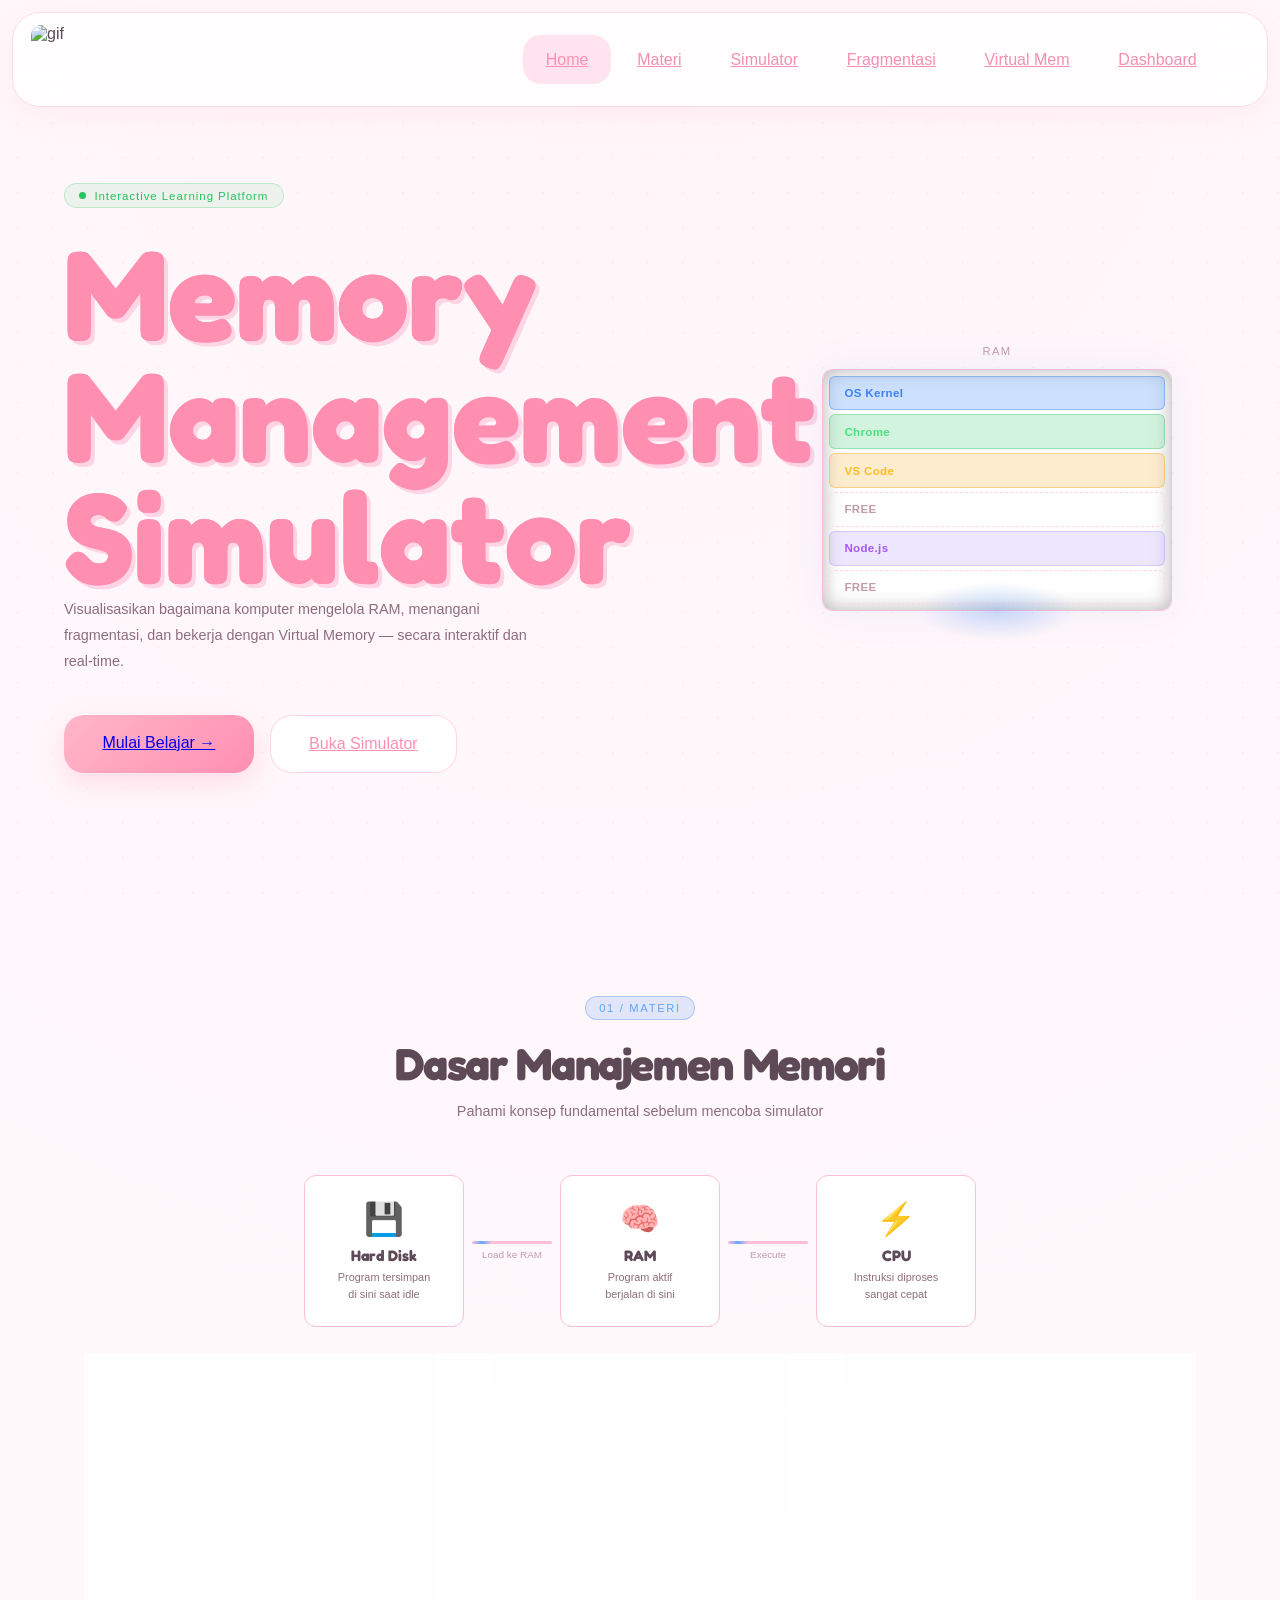
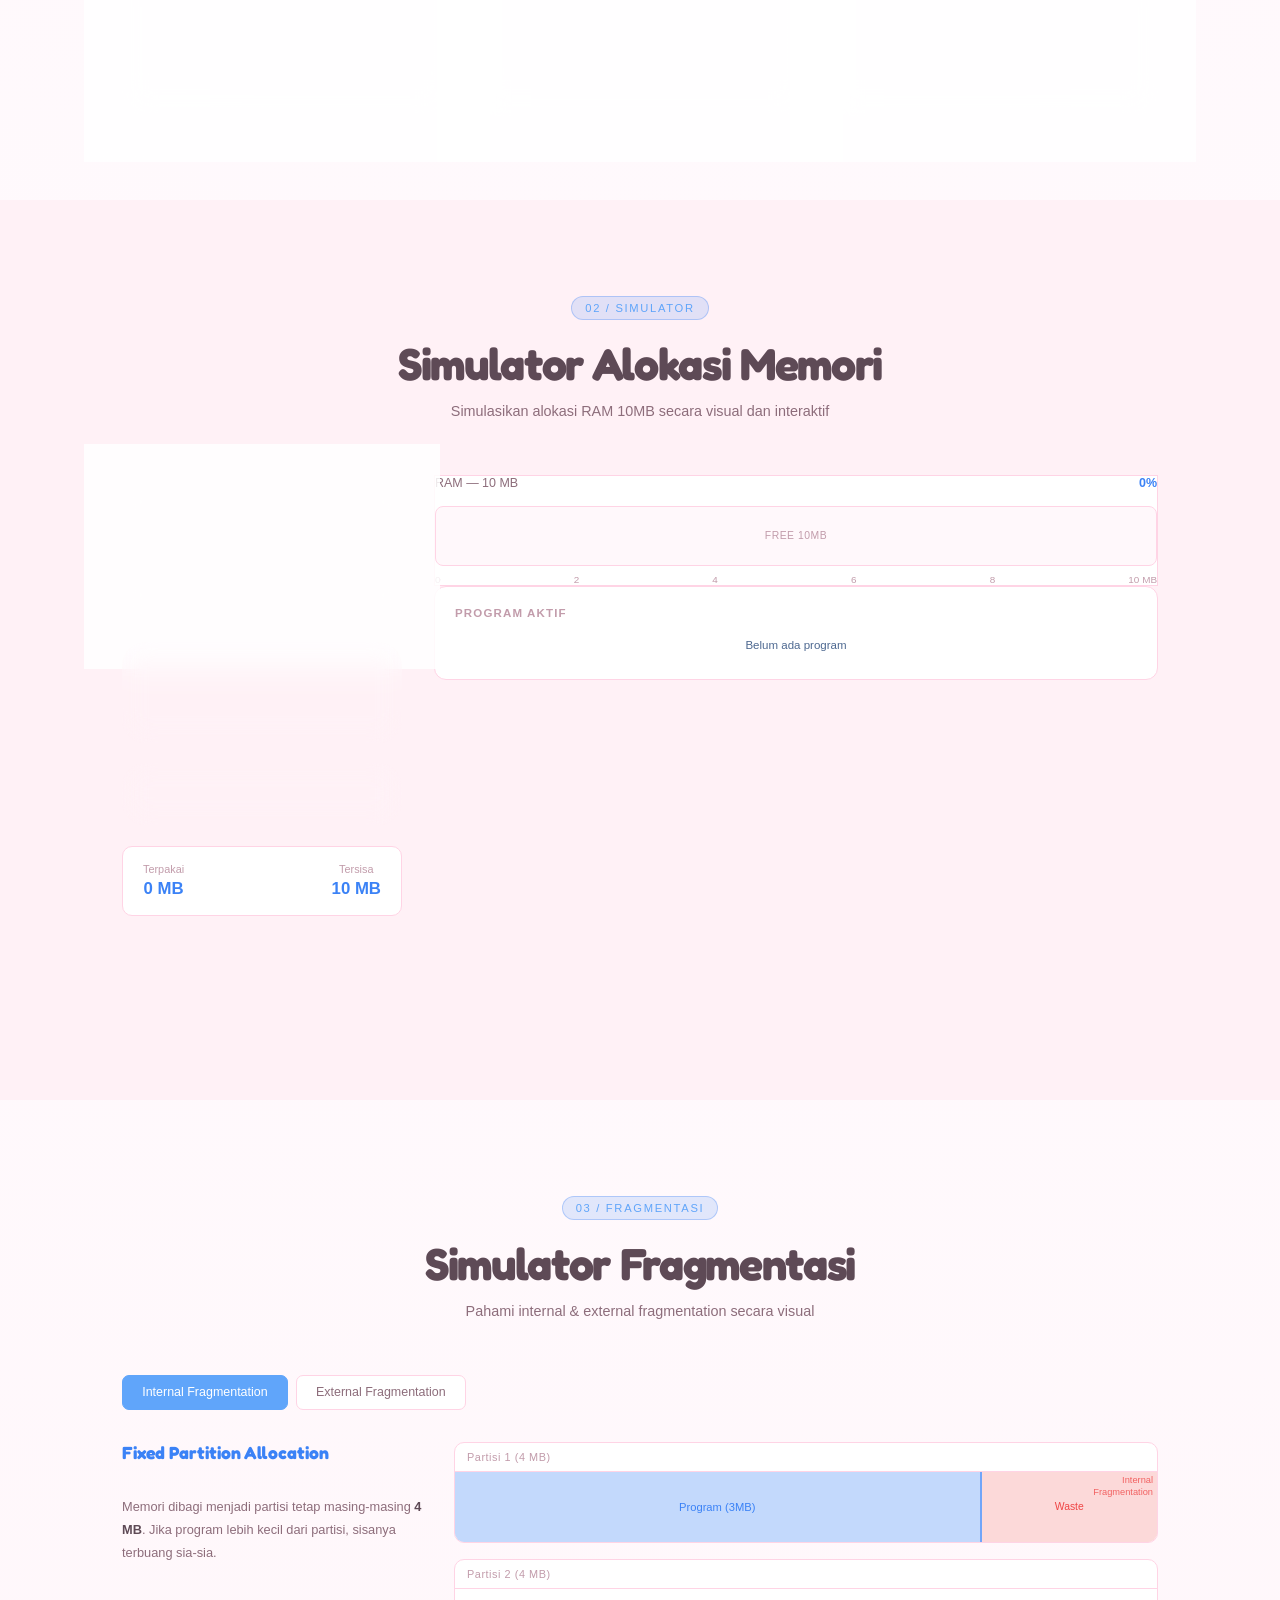
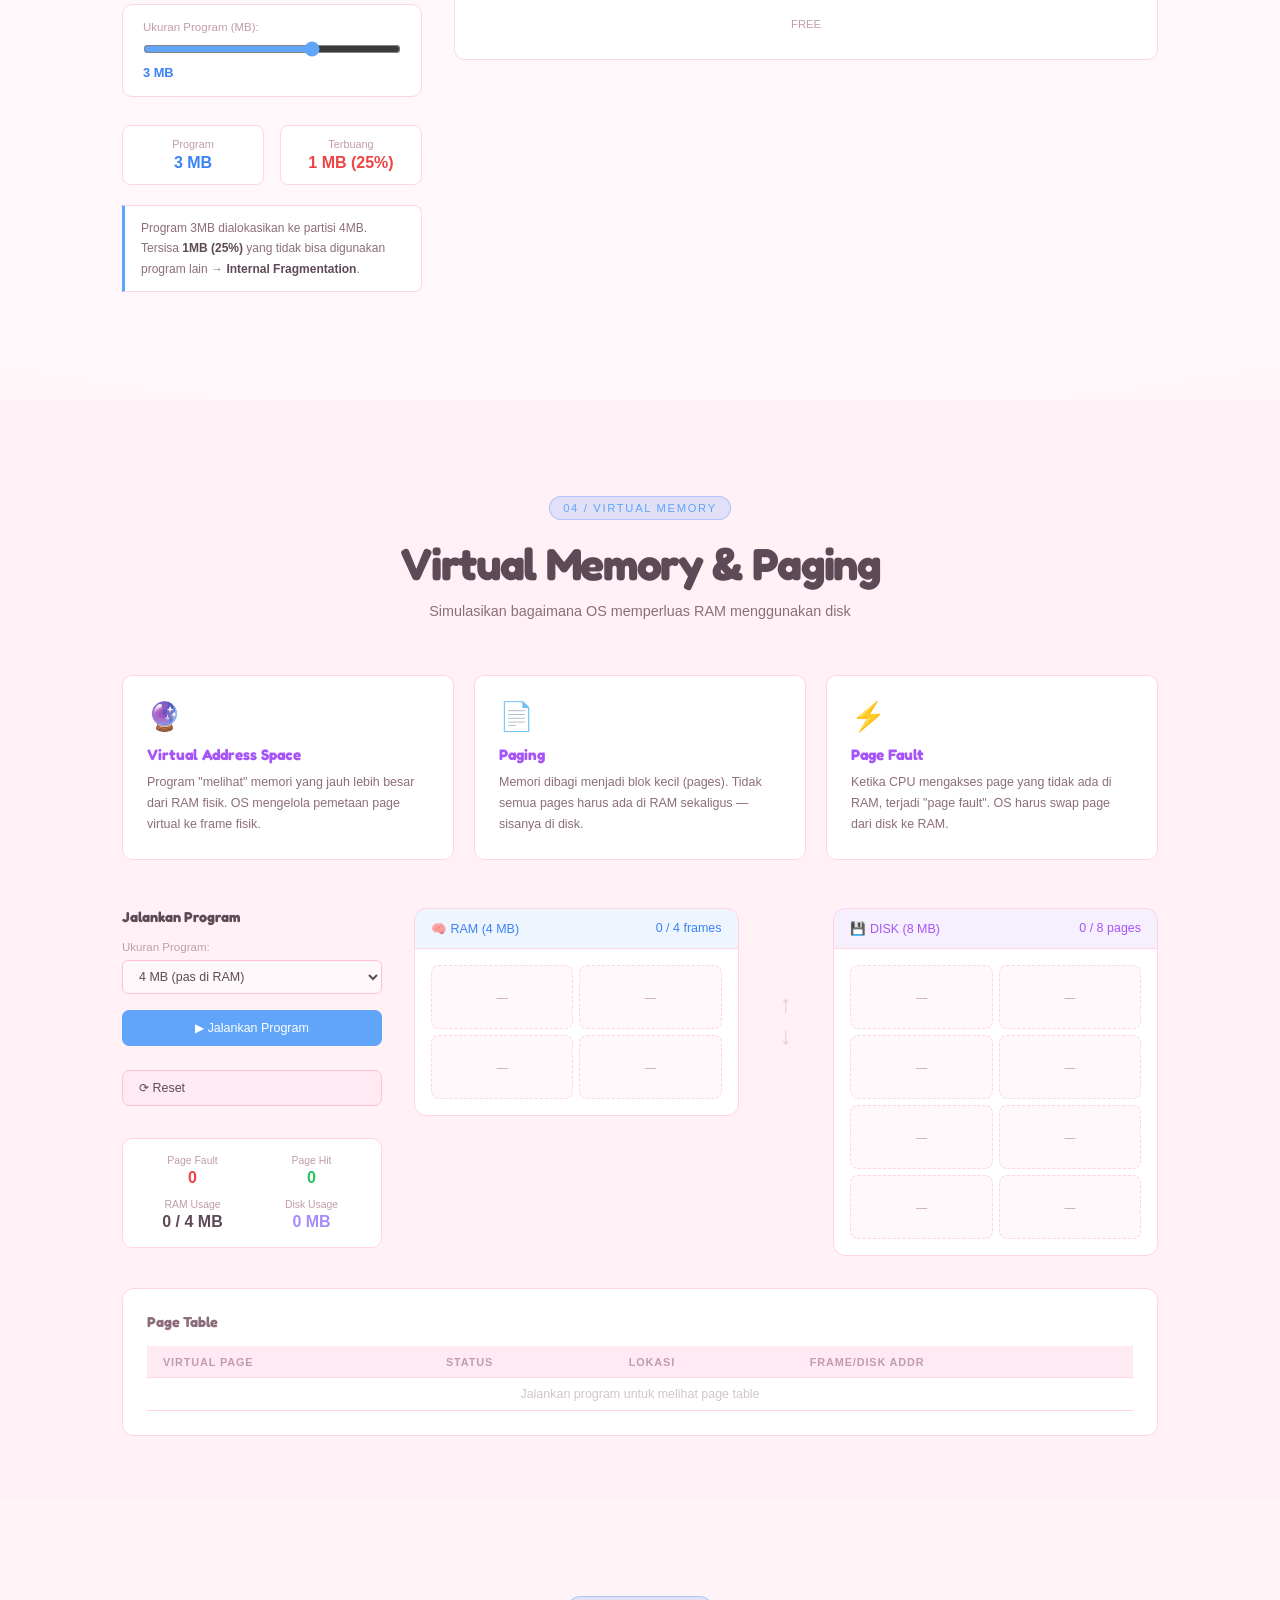
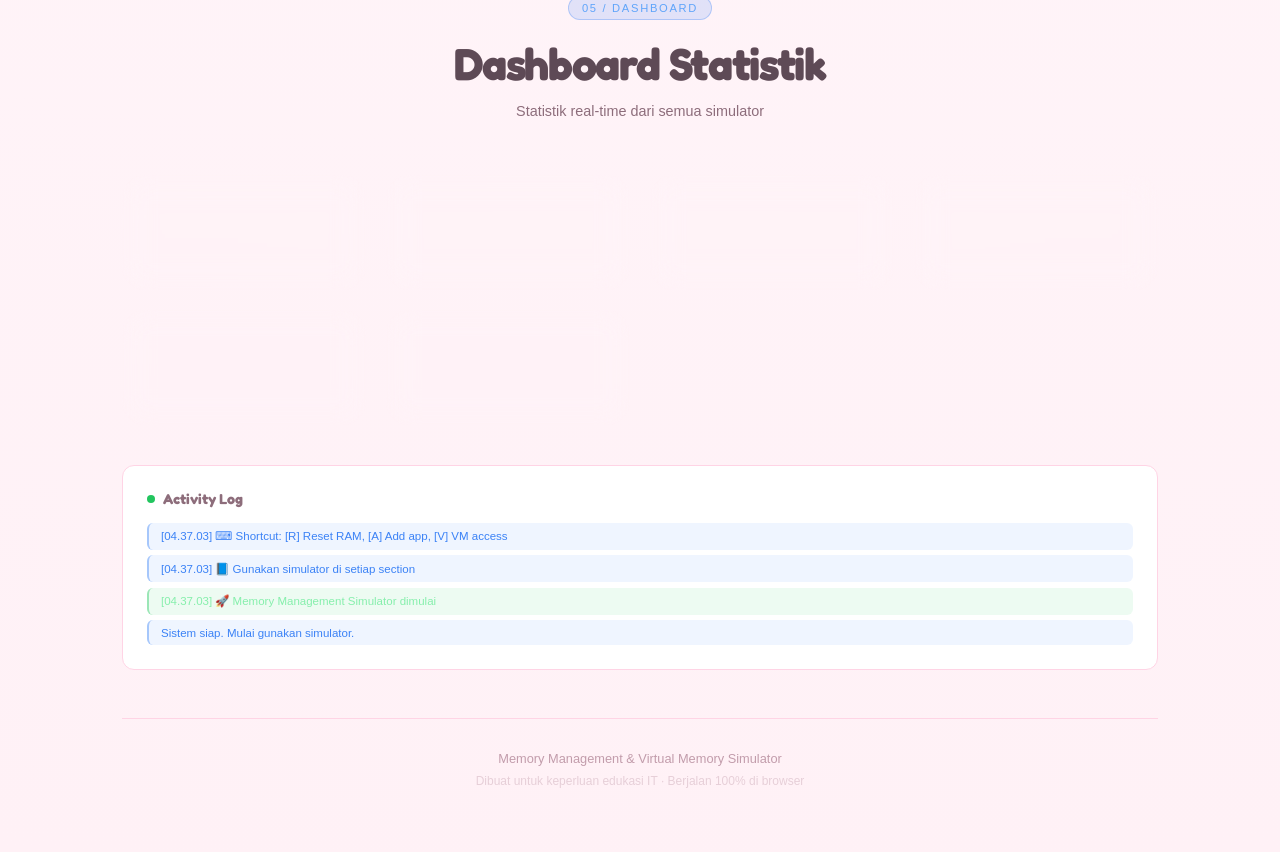
==== han.html @ b5a12b4b "Add files via upload" ====
<!DOCTYPE html>
<html lang="id">
<head>
  <meta charset="UTF-8" />
  <meta name="viewport" content="width=device-width, initial-scale=1.0"/>
  <title>Memory Management & Virtual Memory Simulator</title>
  <link rel="preconnect" href="https://fonts.googleapis.com">
  <link href="https://fonts.googleapis.com/css2?family=Fredoka:wght@400;600;700&display=swap" rel="stylesheet">
  <link href="https://fonts.googleapis.com/css2?family=Space+Mono:ital,wght@0,400;0,700;1,400&family=Syne:wght@400;600;700;800&display=swap" rel="stylesheet">
  <link rel="stylesheet" href="han.css"/>
</head>
<body>

<!-- ═══════════════════════════════════════════════════════════ -->
<!--  NAVBAR                                                      -->
<!-- ═══════════════════════════════════════════════════════════ -->
<nav id="navbar">
  <div class="nav-brand">
  <img src="https://media.tenor.com/GzAFV-V3N_sAAAAi/lonely-lonely-lonely.gif" alt="gif" class="nav-gif">
  
  </div>
  <ul class="nav-links">
    <li><a href="#home" class="nav-link active">Home</a></li>
    <li><a href="#materi" class="nav-link">Materi</a></li>
    <li><a href="#simulator" class="nav-link">Simulator</a></li>
    <li><a href="#fragmentasi" class="nav-link">Fragmentasi</a></li>
    <li><a href="#virtual" class="nav-link">Virtual Mem</a></li>
    <li><a href="#dashboard" class="nav-link">Dashboard</a></li>
  </ul>
  <button class="nav-hamburger" id="hamburger">☰</button>
</nav>

<!-- ═══════════════════════════════════════════════════════════ -->
<!--  SECTION 1 — HOME                                           -->
<!-- ═══════════════════════════════════════════════════════════ -->
<section id="home" class="section hero-section">
  <div class="hero-bg-grid"></div>
  <div class="hero-content">
    <div class="hero-badge">
      <span class="pulse-dot"></span>
      Interactive Learning Platform
    </div>
    <h1 class="hero-title">
      Memory<br><span class="gradient-text">Management</span><br>Simulator
    </h1>
    <p class="hero-desc">
      Visualisasikan bagaimana komputer mengelola RAM, menangani fragmentasi,
      dan bekerja dengan Virtual Memory — secara interaktif dan real-time.
    </p>
    <div class="hero-buttons">
      <a href="#materi" class="btn btn-primary">Mulai Belajar →</a>
      <a href="#simulator" class="btn btn-ghost">Buka Simulator</a>
    </div>
  </div>

  <!-- Animated RAM Blocks -->
  <div class="hero-visual" aria-hidden="true">
    <div class="ram-tower">
      <div class="ram-label">RAM</div>
      <div class="ram-blocks" id="heroRamBlocks">
        <div class="hero-block b1">OS Kernel</div>
        <div class="hero-block b2">Chrome</div>
        <div class="hero-block b3">VS Code</div>
        <div class="hero-block free">FREE</div>
        <div class="hero-block b4">Node.js</div>
        <div class="hero-block free">FREE</div>
      </div>
    </div>
    <div class="ram-glow"></div>
  </div>
</section>

<!-- ═══════════════════════════════════════════════════════════ -->
<!--  SECTION 2 — MATERI DASAR                                   -->
<!-- ═══════════════════════════════════════════════════════════ -->
<section id="materi" class="section">
  <div class="container">
    <div class="section-header">
      <span class="section-tag">01 / Materi</span>
      <h2>Dasar Manajemen Memori</h2>
      <p>Pahami konsep fundamental sebelum mencoba simulator</p>
    </div>

    <!-- Diagram Animasi: HDD → RAM → CPU -->
    <div class="pipeline-diagram">
      <div class="pipe-node" id="pipeHDD">
        <div class="pipe-icon">💾</div>
        <div class="pipe-title">Hard Disk</div>
        <div class="pipe-sub">Program tersimpan<br>di sini saat idle</div>
      </div>
      <div class="pipe-arrow">
        <div class="arrow-line">
          <div class="arrow-packet" id="packet1"></div>
        </div>
        <span class="arrow-label">Load ke RAM</span>
      </div>
      <div class="pipe-node" id="pipeRAM">
        <div class="pipe-icon">🧠</div>
        <div class="pipe-title">RAM</div>
        <div class="pipe-sub">Program aktif<br>berjalan di sini</div>
      </div>
      <div class="pipe-arrow">
        <div class="arrow-line">
          <div class="arrow-packet" id="packet2"></div>
        </div>
        <span class="arrow-label">Execute</span>
      </div>
      <div class="pipe-node" id="pipeCPU">
        <div class="pipe-icon">⚡</div>
        <div class="pipe-title">CPU</div>
        <div class="pipe-sub">Instruksi diproses<br>sangat cepat</div>
      </div>
    </div>

    <!-- Kartu Materi -->
    <div class="materi-grid">
      <div class="materi-card" data-index="0">
        <div class="materi-num">01</div>
        <h3>Apa itu RAM?</h3>
        <p>RAM (Random Access Memory) adalah memori utama komputer yang bersifat <em>volatile</em>. Data hilang saat listrik mati. CPU hanya bisa membaca instruksi dari RAM, bukan langsung dari disk.</p>
        <div class="materi-visual">
          <div class="mini-ram">
            <div class="mini-cell used">A</div>
            <div class="mini-cell used">B</div>
            <div class="mini-cell free">—</div>
            <div class="mini-cell used">C</div>
          </div>
        </div>
      </div>
      <div class="materi-card" data-index="1">
        <div class="materi-num">02</div>
        <h3>Peran Sistem Operasi</h3>
        <p>OS bertugas sebagai <em>memory manager</em>: mengalokasikan blok memori ke program, membebaskan memori saat program tutup, dan mencegah program saling menimpa data.</p>
        <div class="materi-visual">
          <div class="os-diagram">
            <div class="os-kernel">OS Kernel</div>
            <div class="os-arrows">
              <span>↓ alokasi</span>
              <span>↑ bebaskan</span>
            </div>
            <div class="os-apps">
              <span>App A</span>
              <span>App B</span>
              <span>App C</span>
            </div>
          </div>
        </div>
      </div>
      <div class="materi-card" data-index="2">
        <div class="materi-num">03</div>
        <h3>Program & RAM</h3>
        <p>Setiap program harus <em>di-load ke RAM</em> sebelum bisa dijalankan CPU. Jika RAM penuh, OS akan menggunakan Virtual Memory (swap ke disk) yang jauh lebih lambat.</p>
        <div class="materi-visual">
          <div class="load-demo">
            <div class="load-prog">EXE</div>
            <div class="load-arrow">→</div>
            <div class="load-ram">RAM</div>
            <div class="load-arrow">→</div>
            <div class="load-cpu">CPU</div>
          </div>
        </div>
      </div>
    </div>
  </div>
</section>

<!-- ═══════════════════════════════════════════════════════════ -->
<!--  SECTION 3 — SIMULATOR ALOKASI                              -->
<!-- ═══════════════════════════════════════════════════════════ -->
<section id="simulator" class="section">
  <div class="container">
    <div class="section-header">
      <span class="section-tag">02 / Simulator</span>
      <h2>Simulator Alokasi Memori</h2>
      <p>Simulasikan alokasi RAM 10MB secara visual dan interaktif</p>
    </div>

    <div class="sim-layout">
      <!-- Controls -->
      <div class="sim-controls">
        <div class="ctrl-group">
          <h4>Program Preset</h4>
          <button class="ctrl-btn prog-btn" onclick="addProgram('Program A', 3, '#3b82f6')" data-color="#3b82f6">
            <span class="ctrl-dot" style="background:#3b82f6"></span>
            Program A — 3MB
          </button>
          <button class="ctrl-btn prog-btn" onclick="addProgram('Program B', 2, '#22c55e')" data-color="#22c55e">
            <span class="ctrl-dot" style="background:#22c55e"></span>
            Program B — 2MB
          </button>
          <button class="ctrl-btn prog-btn" onclick="addProgram('Program C', 4, '#f59e0b')" data-color="#f59e0b">
            <span class="ctrl-dot" style="background:#f59e0b"></span>
            Program C — 4MB
          </button>
        </div>

        <div class="ctrl-group">
          <h4>Program Custom</h4>
          <div class="custom-input-row">
            <input type="text" id="customName" placeholder="Nama Program" maxlength="12"/>
            <input type="number" id="customSize" placeholder="MB" min="1" max="10"/>
          </div>
          <button class="ctrl-btn" onclick="addCustomProgram()">+ Tambah Program</button>
        </div>

        <div class="ctrl-group">
          <h4>Kontrol Memori</h4>
          <button class="ctrl-btn danger" onclick="resetMemory()">⟳ Reset Memory</button>
        </div>

        <div class="ram-stats-mini">
          <div class="rstat">
            <span>Terpakai</span>
            <strong id="simUsed">0 MB</strong>
          </div>
          <div class="rstat">
            <span>Tersisa</span>
            <strong id="simFree">10 MB</strong>
          </div>
        </div>
      </div>

      <!-- RAM Visualizer -->
      <div class="sim-visual">
        <div class="ram-container">
          <div class="ram-header">
            <span>RAM — 10 MB</span>
            <span id="simPercent">0%</span>
          </div>
          <div class="ram-bar" id="ramBar">
            <!-- Blocks injected by JS -->
          </div>
          <div class="ram-ruler">
            <span>0</span><span>2</span><span>4</span><span>6</span><span>8</span><span>10 MB</span>
          </div>
        </div>

        <!-- Active Programs List -->
        <div class="active-programs" id="activeProgramsList">
          <h4>Program Aktif</h4>
          <div id="progList"></div>
        </div>

        <!-- Memory Full Alert -->
        <div class="mem-full-alert" id="memFullAlert">
          <span class="alert-icon">⚠</span>
          <span>Memory Full! Tidak ada ruang tersisa.</span>
        </div>
      </div>
    </div>
  </div>
</section>

<!-- ═══════════════════════════════════════════════════════════ -->
<!--  SECTION 4 — FRAGMENTASI                                    -->
<!-- ═══════════════════════════════════════════════════════════ -->
<section id="fragmentasi" class="section">
  <div class="container">
    <div class="section-header">
      <span class="section-tag">03 / Fragmentasi</span>
      <h2>Simulator Fragmentasi</h2>
      <p>Pahami internal & external fragmentation secara visual</p>
    </div>

    <div class="frag-tabs">
      <button class="frag-tab active" onclick="switchFragTab('internal', this)">Internal Fragmentation</button>
      <button class="frag-tab" onclick="switchFragTab('external', this)">External Fragmentation</button>
    </div>

    <!-- Internal Fragmentation -->
    <div id="fragInternal" class="frag-panel active">
      <div class="frag-layout">
        <div class="frag-info">
          <h3>Fixed Partition Allocation</h3>
          <p>Memori dibagi menjadi partisi tetap masing-masing <strong>4 MB</strong>. Jika program lebih kecil dari partisi, sisanya terbuang sia-sia.</p>
          <div class="frag-controls">
            <label>Ukuran Program (MB):</label>
            <input type="range" id="internalProgramSize" min="1" max="4" value="3" oninput="updateInternalFrag(this.value)"/>
            <span id="internalSizeLabel">3 MB</span>
          </div>
          <div class="waste-counter">
            <div class="waste-item">
              <span>Program</span>
              <strong id="internalUsed" style="color:#3b82f6">3 MB</strong>
            </div>
            <div class="waste-item">
              <span>Terbuang</span>
              <strong id="internalWaste" style="color:#ef4444">1 MB (25%)</strong>
            </div>
          </div>
          <div class="frag-explanation" id="internalExplanation">
            Program 3MB dialokasikan ke partisi 4MB. Tersisa 1MB yang tidak bisa digunakan program lain → <strong>Internal Fragmentation</strong>.
          </div>
        </div>
        <div class="frag-visual">
          <div class="partition-block">
            <div class="partition-label">Partisi 1 (4 MB)</div>
            <div class="partition-inner" id="internalPartition">
              <div class="partition-used" id="internalUsedBar" style="width:75%">
                <span>Program (3 MB)</span>
              </div>
              <div class="partition-waste" id="internalWasteBar" style="width:25%">
                <span>Waste</span>
                <div class="waste-label">Internal<br>Fragmentation</div>
              </div>
            </div>
          </div>
          <div class="partition-block">
            <div class="partition-label">Partisi 2 (4 MB)</div>
            <div class="partition-inner">
              <div class="partition-free" style="width:100%"><span>FREE</span></div>
            </div>
          </div>
        </div>
      </div>
    </div>

    <!-- External Fragmentation -->
    <div id="fragExternal" class="frag-panel">
      <div class="frag-layout">
        <div class="frag-info">
          <h3>External Fragmentation</h3>
          <p>Blok memori tersebar di berbagai lokasi, sehingga program besar tidak bisa masuk meski total ruang mencukupi.</p>
          <div class="frag-controls-ext">
            <button class="ctrl-btn" onclick="extAddProgram()">+ Tambah Program</button>
            <button class="ctrl-btn danger" onclick="extRemoveMiddle()">✕ Hapus Program Tengah</button>
            <button class="ctrl-btn" style="background:#7c3aed20;border-color:#7c3aed;color:#a78bfa" onclick="extAddLarge()">+ Tambah Program Besar (5MB)</button>
            <button class="ctrl-btn compact-btn" onclick="compactMemory()">⚡ Compact Memory</button>
            <button class="ctrl-btn" onclick="extReset()">⟳ Reset</button>
          </div>
          <div class="ext-message" id="extMessage"></div>
        </div>
        <div class="frag-visual">
          <div class="ext-ram-container">
            <div class="ext-ram-header">
              <span>Memory — 12 MB</span>
            </div>
            <div class="ext-ram-bar" id="extRamBar"></div>
            <div class="ram-ruler">
              <span>0</span><span>3</span><span>6</span><span>9</span><span>12 MB</span>
            </div>
          </div>
          <div class="frag-legend">
            <span><span class="leg-dot" style="background:#3b82f6"></span>Program</span>
            <span><span class="leg-dot" style="background:#ef4444"></span>Fragmentasi</span>
            <span><span class="leg-dot" style="background:#374151"></span>Free</span>
          </div>
        </div>
      </div>
    </div>
  </div>
</section>

<!-- ═══════════════════════════════════════════════════════════ -->
<!--  SECTION 5 — VIRTUAL MEMORY & PAGING                        -->
<!-- ═══════════════════════════════════════════════════════════ -->
<section id="virtual" class="section">
  <div class="container">
    <div class="section-header">
      <span class="section-tag">04 / Virtual Memory</span>
      <h2>Virtual Memory & Paging</h2>
      <p>Simulasikan bagaimana OS memperluas RAM menggunakan disk</p>
    </div>

    <div class="vm-explainer">
      <div class="vm-concept">
        <div class="concept-icon">🔮</div>
        <h4>Virtual Address Space</h4>
        <p>Program "melihat" memori yang jauh lebih besar dari RAM fisik. OS mengelola pemetaan page virtual ke frame fisik.</p>
      </div>
      <div class="vm-concept">
        <div class="concept-icon">📄</div>
        <h4>Paging</h4>
        <p>Memori dibagi menjadi blok kecil (pages). Tidak semua pages harus ada di RAM sekaligus — sisanya di disk.</p>
      </div>
      <div class="vm-concept">
        <div class="concept-icon">⚡</div>
        <h4>Page Fault</h4>
        <p>Ketika CPU mengakses page yang tidak ada di RAM, terjadi "page fault". OS harus swap page dari disk ke RAM.</p>
      </div>
    </div>

    <!-- VM Simulator -->
    <div class="vm-sim">
      <div class="vm-controls">
        <h4>Jalankan Program</h4>
        <div class="vm-input-row">
          <label>Ukuran Program:</label>
          <select id="vmProgramSize">
            <option value="2">2 MB (fit di RAM)</option>
            <option value="4" selected>4 MB (pas di RAM)</option>
            <option value="6">6 MB (butuh swap)</option>
            <option value="8">8 MB (banyak swap)</option>
          </select>
        </div>
        <button class="ctrl-btn btn-primary-sm" onclick="vmRunProgram()">▶ Jalankan Program</button>
        <button class="ctrl-btn" onclick="vmReset()">⟳ Reset</button>
        <button class="ctrl-btn" id="vmAccessBtn" onclick="vmAccessPage()" style="display:none">→ Akses Page Berikutnya</button>

        <div class="vm-stats-panel">
          <div class="vm-stat">
            <span>Page Fault</span>
            <strong id="vmPageFault" style="color:#ef4444">0</strong>
          </div>
          <div class="vm-stat">
            <span>Page Hit</span>
            <strong id="vmPageHit" style="color:#22c55e">0</strong>
          </div>
          <div class="vm-stat">
            <span>RAM Usage</span>
            <strong id="vmRamUsage">0 / 4 MB</strong>
          </div>
          <div class="vm-stat">
            <span>Disk Usage</span>
            <strong id="vmDiskUsage" style="color:#a78bfa">0 MB</strong>
          </div>
        </div>
      </div>

      <div class="vm-memory-layout">
        <!-- RAM Area -->
        <div class="vm-area">
          <div class="vm-area-header ram-header-vm">
            <span>🧠 RAM (4 MB)</span>
            <span id="vmRamLabel">0 / 4 frames</span>
          </div>
          <div class="vm-frames" id="vmRamFrames">
            <div class="vm-frame empty">—</div>
            <div class="vm-frame empty">—</div>
            <div class="vm-frame empty">—</div>
            <div class="vm-frame empty">—</div>
          </div>
        </div>

        <!-- Swap Arrow -->
        <div class="vm-swap-indicator" id="vmSwapIndicator">
          <div class="swap-arrow-container">
            <div class="swap-label">PAGE SWAP</div>
            <div class="swap-arrows">
              <div class="swap-up" id="swapUp">↑</div>
              <div class="swap-down" id="swapDown">↓</div>
            </div>
          </div>
        </div>

        <!-- DISK Area -->
        <div class="vm-area">
          <div class="vm-area-header disk-header-vm">
            <span>💾 DISK (8 MB)</span>
            <span id="vmDiskLabel">0 / 8 pages</span>
          </div>
          <div class="vm-frames disk-frames" id="vmDiskFrames">
            <div class="vm-frame empty disk-frame">—</div>
            <div class="vm-frame empty disk-frame">—</div>
            <div class="vm-frame empty disk-frame">—</div>
            <div class="vm-frame empty disk-frame">—</div>
            <div class="vm-frame empty disk-frame">—</div>
            <div class="vm-frame empty disk-frame">—</div>
            <div class="vm-frame empty disk-frame">—</div>
            <div class="vm-frame empty disk-frame">—</div>
          </div>
        </div>
      </div>
    </div>

    <!-- Page Table -->
    <div class="page-table-section">
      <h4>Page Table</h4>
      <div class="page-table-wrapper">
        <table class="page-table" id="pageTable">
          <thead>
            <tr>
              <th>Virtual Page</th>
              <th>Status</th>
              <th>Lokasi</th>
              <th>Frame/Disk Addr</th>
            </tr>
          </thead>
          <tbody id="pageTableBody">
            <tr><td colspan="4" style="text-align:center;opacity:0.4">Jalankan program untuk melihat page table</td></tr>
          </tbody>
        </table>
      </div>
    </div>
  </div>
</section>

<!-- ═══════════════════════════════════════════════════════════ -->
<!--  SECTION 6 — DASHBOARD STATISTIK                            -->
<!-- ═══════════════════════════════════════════════════════════ -->
<section id="dashboard" class="section">
  <div class="container">
    <div class="section-header">
      <span class="section-tag">05 / Dashboard</span>
      <h2>Dashboard Statistik</h2>
      <p>Statistik real-time dari semua simulator</p>
    </div>

    <div class="dashboard-grid">
      <div class="dash-card">
        <div class="dash-icon">🧠</div>
        <div class="dash-label">Total RAM</div>
        <div class="dash-value" id="dashTotalRam">10 MB</div>
        <div class="dash-sub">RAM Simulator</div>
      </div>
      <div class="dash-card">
        <div class="dash-icon">📊</div>
        <div class="dash-label">RAM Terpakai</div>
        <div class="dash-value" id="dashRamUsed">0 MB</div>
        <div class="dash-bar-wrap">
          <div class="dash-bar-fill" id="dashRamBar" style="width:0%"></div>
        </div>
      </div>
      <div class="dash-card">
        <div class="dash-icon">⚠️</div>
        <div class="dash-label">Fragmentasi</div>
        <div class="dash-value warning" id="dashFrag">0%</div>
        <div class="dash-sub">External memory holes</div>
      </div>
      <div class="dash-card">
        <div class="dash-icon">🖥️</div>
        <div class="dash-label">Program Aktif</div>
        <div class="dash-value" id="dashPrograms">0</div>
        <div class="dash-sub">Di RAM simulator</div>
      </div>
      <div class="dash-card">
        <div class="dash-icon">⚡</div>
        <div class="dash-label">Page Fault</div>
        <div class="dash-value danger" id="dashPageFault">0</div>
        <div class="dash-sub">Virtual memory sim</div>
      </div>
      <div class="dash-card">
        <div class="dash-icon">💾</div>
        <div class="dash-label">Disk Usage</div>
        <div class="dash-value purple" id="dashDisk">0 MB</div>
        <div class="dash-sub">Swap space used</div>
      </div>
    </div>

    <!-- Activity Log -->
    <div class="activity-log">
      <h4>Activity Log</h4>
      <div class="log-container" id="activityLog">
        <div class="log-entry info">Sistem siap. Mulai gunakan simulator.</div>
      </div>
    </div>

    <!-- Footer -->
    <div class="footer">
      <p>Memory Management & Virtual Memory Simulator</p>
      <p style="opacity:0.4;font-size:0.75rem;margin-top:0.5rem">Dibuat untuk keperluan edukasi IT · Berjalan 100% di browser</p>
    </div>
  </div>
</section>

<!-- Toast Notification -->
<div class="toast" id="toast"></div>

<script src="han.js"></script>
</body>
</html>
---- han.css ----
/* ═══════════════════════════════════════════════════════════
   RESET & BASE
═══════════════════════════════════════════════════════════ */
*, *::before, *::after { box-sizing: border-box; margin: 0; padding: 0; }

:root {
  --bg:        #fff8fb;      /* background utama */
  --bg2:       #fff1f6;      /* section background */
  --card:      #ffffff;
  --card2:     #ffeaf3;

  --border:    #ffd4e5;
  --border2:   #ffbfd8;

  --text:      #5e4a56;
  --text2:     #8d6d7b;
  --text3:     #c29cab;

  --pink:      #ff8fb1;
  --pink2:     #ffb6c9;
  --rose:      #f472b6;
  --lavender:  #d8b4fe;
  --cream:     #fffafc;

  --blue: #60a5fa;
  --blue2: #3b82f6;
  --cyan: #22d3ee;

  --green: #22c55e;

  --orange: #f59e0b;

  --purple: #a855f7;
  --purple2: #c084fc;

  --red: #ef4444;

  --glow-blue: rgba(59,130,246,.15);
  --glow-red: rgba(239,68,68,.15);

  --glow-pink: rgba(255,143,177,.18);

  --font-head:'Fredoka',sans-serif;
  --font-mono: 'Quicksand', sans-serif;
}

html { scroll-behavior: smooth; scroll-padding-top: 64px; }

body{
  background:
      radial-gradient(circle at top,
      #fff5f9,
      #fffafd 40%,
      #fff1f6);

  color: var(--text);
  font-family: var(--font-mono);
}

/* ═══════════════════════════════════════════════════════════
   SCROLLBAR
═══════════════════════════════════════════════════════════ */
::-webkit-scrollbar { width: 6px; }
::-webkit-scrollbar-track { background: var(--bg); }
::-webkit-scrollbar-thumb { background: var(--border2); border-radius: 3px; }

/* ═══════════════════════════════════════════════════════════
   NAVBAR
═══════════════════════════════════════════════════════════ */
#navbar{
 position:fixed;
 top:12px;
 left:12px;
 right:12px;
 height:95px;
 padding:0 3rem;
 background:rgba(255,255,255,.8);
 border:1px solid #ffd9e8;
 border-radius:28px;
 backdrop-filter:blur(18px);
 box-shadow:
 0 10px 25px rgba(255,182,201,.12);
 z-index:999;
 display:flex;
 align-items:center;
 justify-content:space-between;
}

.nav-brand{
  display: flex;
  align-items: center;
  gap: 12px;
}

.nav-gif{
  width: 70px;
  height: 70px;
  object-fit: cover;
  border-radius: 10px;
  margin-left: -30px;
}

.nav-icon { font-size: 0.9rem; animation: iconPulse 2s ease-in-out infinite; }
@keyframes iconPulse { 0%,100%{opacity:1} 50%{opacity:0.4} }

.nav-links {
  display: flex; gap: 0.25rem; list-style: none;
}

.nav-link{

 font-size:1rem;

 padding:

 1rem 1.4rem;

 border-radius:18px;

 color:#f48fb1;
}

.nav-link.active{
 background:#fff0f5;
}
.nav-link:hover,
.nav-link.active{

 background:#ffe4ef;
 color:var(--pink);
}

.nav-hamburger {
  display: none;
  background: none; border: 1px solid var(--border);
  color: var(--text); font-size: 1.2rem;
  padding: 0.3rem 0.6rem; border-radius: 6px; cursor: pointer;
}

/* ═══════════════════════════════════════════════════════════
   SECTION BASE
═══════════════════════════════════════════════════════════ */
.section {
  min-height: 100vh;
  padding: 6rem 0 4rem;
}

.container {
  max-width: 1100px;
  margin: 0 auto;
  padding: 0 2rem;
}

.section-header {
  text-align: center;
  margin-bottom: 3.5rem;
}

.section-tag {
  font-size: 0.7rem;
  letter-spacing: 0.15em;
  text-transform: uppercase;
  color: var(--blue);
  background: var(--glow-blue);
  border: 1px solid rgba(59,130,246,0.3);
  padding: 0.3rem 0.8rem;
  border-radius: 99px;
  display: inline-block;
  margin-bottom: 1rem;
}

.section-header h2 {
  font-family: var(--font-head);
  font-size: clamp(1.8rem, 4vw, 2.8rem);
  font-weight: 800;
  letter-spacing: -0.03em;
  color: var(--text);
  margin-bottom: 0.75rem;
}

.section-header p {
  color: var(--text2);
  font-size: 0.9rem;
}

/* ═══════════════════════════════════════════════════════════
   HERO
═══════════════════════════════════════════════════════════ */
.hero-section{
  display:flex;
  align-items:center;
  justify-content:center;
  gap:4rem;
  min-height:100vh;
  padding:120px 5% 4rem;
  position:relative;
  overflow:hidden;
}

.hero-bg-grid{
  background-image:
  radial-gradient(#ffd6e6 1px, transparent 1px);
  background-size: 35px 35px;
  opacity:.4;
  position:absolute;
  inset:0;
  z-index:0;
}

.hero-content{
  position:relative;
  z-index:1;
  flex:1;
  max-width:650px;
}

.hero-badge {
  display: inline-flex; align-items: center; gap: 0.5rem;
  font-size: 0.72rem;
  letter-spacing: 0.08em;
  color: var(--green);
  background: rgba(34,197,94,0.08);
  border: 1px solid rgba(34,197,94,0.25);
  padding: 0.35rem 0.9rem;
  border-radius: 99px;
  margin-bottom: 1.5rem;
}

.pulse-dot {
  width: 7px; height: 7px;
  border-radius: 50%;
  background: var(--green);
  animation: pulseDot 1.5s ease-in-out infinite;
}
@keyframes pulseDot {
  0%,100%{ box-shadow: 0 0 0 0 rgba(34,197,94,0.6); }
  50%{ box-shadow: 0 0 0 5px rgba(34,197,94,0); }
}

.hero-title{
 font-family:'Fredoka';
 font-size:
 clamp(5rem,10vw,8rem);
 line-height:.95;
 font-weight:700;
 color:#ff8fb1;
 text-shadow:
 0 0 0 #ff8fb1,
 4px 4px 0 #ffd4e5;
}

.gradient-text{
  background: linear-gradient(
    135deg,
    #ff8fb1,
    #ffc1d6,
    #d8b4fe
  );

  background-clip: text;
  -webkit-background-clip: text;

  color: transparent;
  -webkit-text-fill-color: transparent;
}

.hero-desc {
  color: var(--text2);
  font-size: 0.9rem;
  max-width: 480px;
  margin-bottom: 2.5rem;
  line-height: 1.8;
}

.hero-buttons {
  display: flex; gap: 1rem; flex-wrap: wrap;
}

.btn{

 padding:

 1.2rem 2.4rem;

 border-radius:22px;

 font-size:1rem;
}

.btn-primary{

 background:linear-gradient(
 135deg,
 #ffb6c9,
 #ff8fb1
 );

 box-shadow:
 0 10px 25px rgba(255,143,177,.25);

 border-radius:20px;
}

.btn-primary:hover{
 transform:translateY(-3px)
 scale(1.02);
}

.btn-ghost{
 background:white;
 border:1px solid #ffd4e5;
 color:#ff8fb1;
}
.btn-ghost:hover {
  border-color: var(--blue);
  color: var(--blue2);
  background: var(--glow-blue);
}

/* Hero RAM Tower */
.hero-visual{
  flex:1;

  display:flex;
  justify-content:center;
  align-items:center;

  position:relative;
  z-index:1;
}

.ram-tower{
 width:350px;
}

.ram-label {
  font-size: 0.7rem;
  letter-spacing: 0.12em;
  color: var(--text3);
  text-align: center;
  margin-bottom: 0.75rem;
}

.ram-blocks {
  display: flex; flex-direction: column; gap: 4px;
  border: 1px solid var(--border2);
  border-radius: 10px;
  overflow: hidden;
  padding: 6px;
  background: var(--card);
  box-shadow: 0 0 40px rgba(59,130,246,0.08), inset 0 0 20px rgba(0,0,0,0.3);
}

.hero-block {
  border-radius: 6px;
  padding: 0.65rem 0.9rem;
  font-size: 0.72rem;
  font-weight: 700;
  letter-spacing: 0.03em;
  animation: blockFloat 3s ease-in-out infinite;
}

.hero-block.b1 { background: rgba(59,130,246,0.25); color: var(--blue2); border: 1px solid rgba(59,130,246,0.4); animation-delay: 0s; }
.hero-block.b2 { background: rgba(34,197,94,0.2); color: #4ade80; border: 1px solid rgba(34,197,94,0.35); animation-delay: 0.4s; }
.hero-block.b3 { background: rgba(245,158,11,0.2); color: #fbbf24; border: 1px solid rgba(245,158,11,0.35); animation-delay: 0.8s; }
.hero-block.b4 { background: rgba(167,139,250,0.2); color: var(--purple); border: 1px solid rgba(167,139,250,0.35); animation-delay: 1.2s; }
.hero-block.free { background: rgba(255,255,255,0.03); color: var(--text3); border: 1px dashed var(--border); animation-delay: 0.6s; }

@keyframes blockFloat {
  0%,100%{ transform: translateX(0); }
  50%{ transform: translateX(4px); }
}

.ram-glow {
  position: absolute;
  bottom: -30px; left: 50%;
  transform: translateX(-50%);
  width: 160px; height: 60px;
  background: radial-gradient(ellipse, rgba(59,130,246,0.25) 0%, transparent 70%);
  pointer-events: none;
}

/* ═══════════════════════════════════════════════════════════
   PIPELINE DIAGRAM
═══════════════════════════════════════════════════════════ */
.pipeline-diagram {
  display: flex; align-items: center; justify-content: center;
  gap: 0;
  margin-bottom: 3.5rem;
  flex-wrap: wrap;
  gap: 0.5rem;
}

.pipe-node {
  background: var(--card);
  border: 1px solid var(--border2);
  border-radius: 12px;
  padding: 1.5rem;
  text-align: center;
  width: 160px;
  transition: all 0.3s;
  cursor: default;
}
.pipe-node:hover {
  border-color: var(--blue);
  background: var(--card2);
  box-shadow: 0 0 20px var(--glow-blue);
  transform: translateY(-4px);
}

.pipe-icon { font-size: 2rem; margin-bottom: 0.5rem; }
.pipe-title { font-family: var(--font-head); font-weight: 700; font-size: 0.95rem; margin-bottom: 0.3rem; }
.pipe-sub { font-size: 0.68rem; color: var(--text2); line-height: 1.5; }

.pipe-arrow {
  display: flex; flex-direction: column; align-items: center;
  gap: 0.3rem;
}

.arrow-line {
  position: relative;
  width: 80px; height: 3px;
  background: var(--border2);
  border-radius: 2px;
  overflow: hidden;
}

.arrow-packet {
  position: absolute;
  width: 20px; height: 100%;
  background: linear-gradient(90deg, transparent, var(--blue), transparent);
  border-radius: 2px;
  animation: packetMove 2s linear infinite;
}
@keyframes packetMove {
  from { left: -20px; }
  to   { left: 100%; }
}

.arrow-label { font-size: 0.62rem; color: var(--text3); white-space: nowrap; }

/* ═══════════════════════════════════════════════════════════
   MATERI GRID
═══════════════════════════════════════════════════════════ */
.materi-grid {
  display: grid;
  grid-template-columns: repeat(auto-fit, minmax(300px, 1fr));
  gap: 1.5rem;
}

.materi-card{
  background: rgba(255,255,255,.85);
  backdrop-filter: blur(15px);

  border:1px solid #ffd6e6;

  box-shadow:
  0 8px 25px rgba(255,182,201,.15);

  border-radius:24px;

  padding:1.75rem;
}
.materi-card::before {
  content: '';
  position: absolute; top: 0; left: 0; right: 0;
  height: 2px;
  background: linear-gradient(90deg, var(--blue), var(--cyan));
  opacity: 0;
  transition: opacity 0.3s;
}
.materi-card:hover::before { opacity: 1; }
.materi-card:hover { border-color: var(--border2); transform: translateY(-4px); }

.materi-num {
  font-size: 2.5rem;
  font-weight: 800;
  color: var(--border2);
  line-height: 1;
  margin-bottom: 0.75rem;
  font-family: var(--font-head);
}

.materi-card h3 {
  font-family: var(--font-head);
  font-size: 1.1rem;
  font-weight: 700;
  margin-bottom: 0.75rem;
  color: var(--blue2);
}

.materi-card p {
  font-size: 0.8rem;
  color: var(--text2);
  line-height: 1.8;
  margin-bottom: 1.25rem;
}

.materi-card em { color: var(--orange); font-style: normal; }

.materi-visual { margin-top: 1rem; }

/* Mini RAM visual */
.mini-ram {
  display: flex; gap: 4px;
}
.mini-cell {
  flex: 1; height: 36px;
  border-radius: 6px;
  display: flex; align-items: center; justify-content: center;
  font-size: 0.7rem; font-weight: 700;
}
.mini-cell.used { background: rgba(59,130,246,0.25); color: var(--blue2); border: 1px solid rgba(59,130,246,0.4); }
.mini-cell.free { background: var(--card2); color: var(--text3); border: 1px dashed var(--border); }

/* OS Diagram */
.os-diagram {
  display: flex; flex-direction: column; align-items: center; gap: 0.4rem;
}
.os-kernel {
  background: rgba(59,130,246,0.2); border: 1px solid rgba(59,130,246,0.4);
  color: var(--blue2); border-radius: 6px; padding: 0.4rem 1.2rem; font-size: 0.75rem; font-weight: 700;
}
.os-arrows { display: flex; gap: 1rem; font-size: 0.75rem; color: var(--text3); }
.os-apps { display: flex; gap: 0.4rem; }
.os-apps span {
  background: var(--card2); border: 1px solid var(--border);
  color: var(--text2); border-radius: 4px; padding: 0.25rem 0.6rem; font-size: 0.68rem;
}

/* Load demo */
.load-demo {
  display: flex; align-items: center; gap: 0.5rem;
}
.load-prog, .load-ram, .load-cpu {
  flex: 1; text-align: center; padding: 0.5rem;
  border-radius: 6px; font-size: 0.72rem; font-weight: 700;
}
.load-prog { background: rgba(245,158,11,0.2); border: 1px solid rgba(245,158,11,0.4); color: #fbbf24; }
.load-ram { background: rgba(59,130,246,0.2); border: 1px solid rgba(59,130,246,0.4); color: var(--blue2); }
.load-cpu { background: rgba(34,197,94,0.2); border: 1px solid rgba(34,197,94,0.4); color: #4ade80; }
.load-arrow { color: var(--text3); font-size: 1.1rem; }

/* ═══════════════════════════════════════════════════════════
   SIMULATOR ALOKASI
═══════════════════════════════════════════════════════════ */
#simulator { background: var(--bg2); }

.sim-layout {
  display: grid;
  grid-template-columns: 280px 1fr;
  gap: 2rem;
}

.sim-controls, .frag-info {
  display: flex; flex-direction: column; gap: 1.25rem;
}

.ctrl-group{
 background: rgba(255,255,255,.85);

 backdrop-filter: blur(15px);

 border:1px solid #ffd6e6;

 box-shadow:
 0 8px 25px rgba(255,182,201,.15);

 border-radius:24px;
}
.ctrl-group h4 {
  font-size: 0.72rem;
  letter-spacing: 0.1em;
  text-transform: uppercase;
  color: var(--text3);
  margin-bottom: 0.75rem;
}

.ctrl-btn {
  display: flex; align-items: center; gap: 0.6rem;
  width: 100%;
  background: var(--card2);
  border: 1px solid var(--border2);
  color: var(--text);
  font-family: var(--font-mono);
  font-size: 0.78rem;
  padding: 0.6rem 1rem;
  border-radius: 7px;
  cursor: pointer;
  transition: all 0.2s;
  margin-bottom: 0.5rem;
}
.ctrl-btn:last-child { margin-bottom: 0; }
.ctrl-btn:hover { background: var(--border); border-color: var(--blue); color: var(--blue2); }
.ctrl-btn.danger { border-color: rgba(239,68,68,0.4); color: #fca5a5; }
.ctrl-btn.danger:hover { background: var(--glow-red); border-color: var(--red); color: var(--red); }
.ctrl-dot { width: 10px; height: 10px; border-radius: 50%; flex-shrink: 0; }

.btn-primary-sm {
  background: var(--blue); color: #fff; border-color: var(--blue);
  justify-content: center;
}
.btn-primary-sm:hover { background: var(--blue2); border-color: var(--blue2); color: #fff; }

.compact-btn {
  background: rgba(124,58,237,0.15) !important;
  border-color: var(--purple2) !important;
  color: var(--purple) !important;
}
.compact-btn:hover { background: rgba(124,58,237,0.3) !important; }

.custom-input-row {
  display: flex; gap: 0.5rem;
  margin-bottom: 0.5rem;
}
.custom-input-row input, #vmProgramSize {
  flex: 1;
  background: var(--bg);
  border: 1px solid var(--border2);
  color: var(--text);
  font-family: var(--font-mono);
  font-size: 0.78rem;
  padding: 0.5rem 0.75rem;
  border-radius: 6px;
  outline: none;
  transition: border-color 0.2s;
}
.custom-input-row input:focus, #vmProgramSize:focus { border-color: var(--blue); }
#customSize { width: 70px; flex: none; }

.ram-stats-mini {
  background: var(--card);
  border: 1px solid var(--border);
  border-radius: 10px;
  padding: 1rem 1.25rem;
  display: flex; justify-content: space-between;
}
.rstat { text-align: center; }
.rstat span { display: block; font-size: 0.68rem; color: var(--text3); margin-bottom: 0.25rem; }
.rstat strong { font-size: 1.05rem; color: var(--blue2); }

/* RAM Bar */
.ram-container{
 background: var(--card);
 border:1px solid var(--border);
}
.ram-header {
  display: flex; justify-content: space-between; align-items: center;
  font-size: 0.78rem;
  color: var(--text2);
  margin-bottom: 1rem;
}
.ram-header span:last-child { color: var(--blue2); font-weight: 700; }

.ram-bar {
  height: 60px;
  background: var(--bg);
  border-radius: 8px;
  border: 1px solid var(--border);
  display: flex;
  overflow: hidden;
  position: relative;
}

.ram-block {
  height: 100%;
  display: flex; align-items: center; justify-content: center;
  font-size: 0.68rem; font-weight: 700;
  transition: width 0.5s cubic-bezier(0.34, 1.56, 0.64, 1);
  position: relative;
  overflow: hidden;
  cursor: pointer;
  animation: blockSlideIn 0.5s cubic-bezier(0.34, 1.56, 0.64, 1);
}
@keyframes blockSlideIn {
  from { transform: translateY(-100%); opacity: 0; }
  to   { transform: translateY(0); opacity: 1; }
}
.ram-block::after {
  content: '';
  position: absolute; top: 0; left: 0; right: 0;
  height: 1px;
  background: rgba(255,255,255,0.25);
}
.ram-block:hover { filter: brightness(1.2); }

.ram-free-block {
  height: 100%;
  flex: 1;
  background: repeating-linear-gradient(
    45deg,
    transparent, transparent 4px,
    rgba(255,255,255,0.03) 4px, rgba(255,255,255,0.03) 8px
  );
  display: flex; align-items: center; justify-content: center;
  font-size: 0.65rem; color: var(--text3); letter-spacing: 0.05em;
}

.ram-ruler {
  display: flex; justify-content: space-between;
  font-size: 0.62rem;
  color: var(--text3);
  margin-top: 0.5rem;
}

/* Programs list */
.active-programs {
  background: var(--card);
  border: 1px solid var(--border);
  border-radius: 12px;
  padding: 1.25rem;
}
.active-programs h4 {
  font-size: 0.72rem;
  letter-spacing: 0.1em;
  text-transform: uppercase;
  color: var(--text3);
  margin-bottom: 0.75rem;
}
#progList { display: flex; flex-direction: column; gap: 0.4rem; }

.prog-item {
  display: flex; align-items: center; justify-content: space-between;
  background: var(--card2);
  border: 1px solid var(--border);
  border-radius: 7px;
  padding: 0.5rem 0.75rem;
  font-size: 0.75rem;
  animation: itemFadeIn 0.3s ease;
}
@keyframes itemFadeIn {
  from { opacity: 0; transform: translateX(-10px); }
  to   { opacity: 1; transform: translateX(0); }
}
.prog-item-dot {
  width: 10px; height: 10px;
  border-radius: 50%; margin-right: 0.5rem; flex-shrink: 0;
}
.prog-item-name { flex: 1; }
.prog-item-size { color: var(--text2); margin-right: 0.75rem; }
.prog-remove {
  background: none; border: none; color: var(--text3);
  cursor: pointer; font-size: 0.9rem; padding: 0 0.25rem;
  transition: color 0.2s;
}
.prog-remove:hover { color: var(--red); }

.mem-full-alert {
  display: none;
  align-items: center; gap: 0.75rem;
  background: rgba(239,68,68,0.12);
  border: 1px solid rgba(239,68,68,0.4);
  border-radius: 8px;
  padding: 0.85rem 1.25rem;
  color: #fca5a5;
  font-size: 0.8rem;
  margin-top: 1rem;
  animation: alertPop 0.4s cubic-bezier(0.34, 1.56, 0.64, 1);
}
.mem-full-alert.show { display: flex; }
@keyframes alertPop {
  from { transform: scale(0.92); opacity: 0; }
  to   { transform: scale(1); opacity: 1; }
}
.alert-icon { font-size: 1.25rem; }

/* ═══════════════════════════════════════════════════════════
   FRAGMENTASI
═══════════════════════════════════════════════════════════ */
.frag-tabs {
  display: flex; gap: 0.5rem;
  margin-bottom: 2rem;
}
.frag-tab {
  background: var(--card);
  border: 1px solid var(--border);
  color: var(--text2);
  font-family: var(--font-mono);
  font-size: 0.78rem;
  padding: 0.6rem 1.2rem;
  border-radius: 7px;
  cursor: pointer;
  transition: all 0.2s;
}
.frag-tab.active {
  background: var(--blue);
  border-color: var(--blue);
  color: #fff;
}
.frag-tab:not(.active):hover { border-color: var(--blue); color: var(--blue2); }

.frag-panel { display: none; }
.frag-panel.active { display: block; }

.frag-layout {
  display: grid;
  grid-template-columns: 300px 1fr;
  gap: 2rem;
  align-items: start;
}

.frag-info h3 {
  font-family: var(--font-head);
  font-size: 1.1rem;
  font-weight: 700;
  color: var(--blue2);
  margin-bottom: 0.75rem;
}
.frag-info p {
  font-size: 0.8rem;
  color: var(--text2);
  line-height: 1.8;
  margin-bottom: 1.25rem;
}
.frag-info strong { color: var(--text); }

.frag-controls {
  background: var(--card);
  border: 1px solid var(--border);
  border-radius: 10px;
  padding: 1rem 1.25rem;
  display: flex; flex-direction: column; gap: 0.5rem;
}
.frag-controls label {
  font-size: 0.72rem; color: var(--text3);
}
.frag-controls input[type="range"] {
  width: 100%;
  accent-color: var(--blue);
}
.frag-controls span {
  font-size: 0.8rem; color: var(--blue2); font-weight: 700;
}

.frag-controls-ext {
  display: flex; flex-direction: column; gap: 0.5rem;
}

.waste-counter {
  display: flex; gap: 1rem;
  margin-top: 0.5rem;
}
.waste-item {
  flex: 1;
  background: var(--card);
  border: 1px solid var(--border);
  border-radius: 8px;
  padding: 0.75rem;
  text-align: center;
}
.waste-item span { display: block; font-size: 0.68rem; color: var(--text3); margin-bottom: 0.25rem; }
.waste-item strong { font-size: 1rem; }

.frag-explanation {
  font-size: 0.75rem;
  color: var(--text2);
  background: var(--card);
  border: 1px solid var(--border);
  border-left: 3px solid var(--blue);
  border-radius: 0 8px 8px 0;
  padding: 0.75rem 1rem;
  line-height: 1.7;
}

/* Partition blocks */
.partition-block {
  margin-bottom: 1rem;
  background: var(--card);
  border: 1px solid var(--border);
  border-radius: 10px;
  overflow: hidden;
}
.partition-label {
  font-size: 0.68rem;
  color: var(--text3);
  padding: 0.5rem 0.75rem;
  border-bottom: 1px solid var(--border);
  letter-spacing: 0.05em;
}
.partition-inner {
  height: 70px;
  display: flex;
  position: relative;
}
.partition-used {
  background: rgba(59,130,246,0.3);
  border-right: 2px solid rgba(59,130,246,0.6);
  display: flex; align-items: center; justify-content: center;
  font-size: 0.7rem; color: var(--blue2);
  transition: width 0.4s ease;
  overflow: hidden;
}
.partition-waste {
  background: rgba(239,68,68,0.2);
  flex: 1;
  display: flex; align-items: center; justify-content: center;
  font-size: 0.65rem; color: var(--red);
  position: relative;
  overflow: hidden;
  transition: width 0.4s ease;
}
.waste-label {
  position: absolute; top: 2px; right: 4px;
  font-size: 0.58rem;
  color: var(--red);
  text-align: right;
  line-height: 1.3;
  opacity: 0.8;
}
.partition-free {
  background: repeating-linear-gradient(
    45deg, transparent, transparent 4px,
    rgba(255,255,255,0.02) 4px, rgba(255,255,255,0.02) 8px
  );
  height: 100%;
  display: flex; align-items: center; justify-content: center;
  font-size: 0.7rem; color: var(--text3);
}

/* External Fragmentation */
.ext-ram-container {
  background: var(--card);
  border: 1px solid var(--border);
  border-radius: 12px;
  padding: 1.25rem;
}
.ext-ram-header {
  font-size: 0.75rem; color: var(--text2);
  margin-bottom: 0.75rem;
}
.ext-ram-bar {
  height: 70px;
  background: var(--bg);
  border-radius: 8px;
  border: 1px solid var(--border);
  display: flex;
  overflow: hidden;
  margin-bottom: 0.5rem;
}
.ext-block {
  height: 100%;
  display: flex; align-items: center; justify-content: center;
  font-size: 0.68rem; font-weight: 700;
  transition: all 0.5s cubic-bezier(0.34, 1.56, 0.64, 1);
  cursor: pointer;
  animation: extBlockIn 0.5s ease;
  overflow: hidden;
}
@keyframes extBlockIn {
  from { transform: scaleY(0); opacity: 0; }
  to   { transform: scaleY(1); opacity: 1; }
}
.ext-free { background: var(--bg); border-right: 1px dashed var(--border); color: var(--text3); }
.ext-hole {
  background: repeating-linear-gradient(
    45deg,
    rgba(239,68,68,0.12) 0px, rgba(239,68,68,0.12) 3px,
    rgba(239,68,68,0.04) 3px, rgba(239,68,68,0.04) 6px
  );
  border-right: 1px dashed rgba(239,68,68,0.4);
  color: var(--red);
  font-size: 0.6rem;
  flex-direction: column;
  gap: 2px;
}

.frag-legend {
  display: flex; gap: 1.25rem;
  margin-top: 0.75rem;
  font-size: 0.72rem; color: var(--text2);
}
.leg-dot {
  display: inline-block;
  width: 10px; height: 10px;
  border-radius: 3px;
  margin-right: 0.3rem;
  vertical-align: middle;
}

.ext-message {
  margin-top: 1rem;
  padding: 0.75rem 1rem;
  border-radius: 8px;
  font-size: 0.78rem;
  min-height: 44px;
  transition: all 0.3s;
}
.ext-message.error {
  background: rgba(239,68,68,0.1);
  border: 1px solid rgba(239,68,68,0.35);
  color: #fca5a5;
}
.ext-message.success {
  background: rgba(34,197,94,0.1);
  border: 1px solid rgba(34,197,94,0.35);
  color: #86efac;
}
.ext-message.info {
  background: rgba(59,130,246,0.1);
  border: 1px solid rgba(59,130,246,0.25);
  color: var(--blue2);
}

/* ═══════════════════════════════════════════════════════════
   VIRTUAL MEMORY
═══════════════════════════════════════════════════════════ */
#virtual { background: var(--bg2); }

.vm-explainer {
  display: grid;
  grid-template-columns: repeat(auto-fit, minmax(250px, 1fr));
  gap: 1.25rem;
  margin-bottom: 3rem;
}
.vm-concept {
  background: var(--card);
  border: 1px solid var(--border);
  border-radius: 10px;
  padding: 1.5rem;
  transition: all 0.3s;
}
.vm-concept:hover { border-color: var(--purple2); transform: translateY(-4px); }
.concept-icon { font-size: 1.75rem; margin-bottom: 0.75rem; }
.vm-concept h4 { font-family: var(--font-head); font-size: 0.95rem; font-weight: 700; margin-bottom: 0.5rem; color: var(--purple); }
.vm-concept p { font-size: 0.78rem; color: var(--text2); line-height: 1.7; }

.vm-sim {
  display: grid;
  grid-template-columns: 260px 1fr;
  gap: 2rem;
  margin-bottom: 2rem;
}

.vm-controls { display: flex; flex-direction: column; gap: 1rem; }
.vm-controls h4 {
  font-family: var(--font-head); font-size: 0.9rem; font-weight: 700;
}
.vm-input-row {
  display: flex; flex-direction: column; gap: 0.4rem;
}
.vm-input-row label { font-size: 0.72rem; color: var(--text3); }
#vmProgramSize {
  width: 100%; padding: 0.5rem 0.75rem;
}

.vm-stats-panel {
  background: var(--card);
  border: 1px solid var(--border);
  border-radius: 10px;
  padding: 1rem;
  display: grid; grid-template-columns: 1fr 1fr;
  gap: 0.75rem;
  margin-top: 0.5rem;
}
.vm-stat { text-align: center; }
.vm-stat span { display: block; font-size: 0.65rem; color: var(--text3); margin-bottom: 0.2rem; }
.vm-stat strong { font-size: 1rem; }

/* VM Memory Layout */
.vm-memory-layout {
  display: grid;
  grid-template-columns: 1fr auto 1fr;
  gap: 1rem;
  align-items: start;
}

.vm-area {
  background: var(--card);
  border: 1px solid var(--border);
  border-radius: 12px;
  overflow: hidden;
}

.vm-area-header {
  display: flex; justify-content: space-between;
  padding: 0.75rem 1rem;
  font-size: 0.78rem;
  border-bottom: 1px solid var(--border);
}
.ram-header-vm { color: var(--blue2); background: rgba(59,130,246,0.08); }
.disk-header-vm { color: var(--purple); background: rgba(124,58,237,0.08); }

.vm-frames {
  display: grid;
  grid-template-columns: 1fr 1fr;
  gap: 6px;
  padding: 1rem;
}
.disk-frames { grid-template-columns: 1fr 1fr; }

.vm-frame {
  height: 64px;
  border-radius: 8px;
  display: flex; flex-direction: column;
  align-items: center; justify-content: center;
  font-size: 0.68rem;
  transition: all 0.4s cubic-bezier(0.34, 1.56, 0.64, 1);
  border: 1px solid var(--border);
  position: relative;
  overflow: hidden;
}
.vm-frame.empty {
  background: var(--bg);
  color: var(--text3);
  border-style: dashed;
}
.vm-frame.used {
  background: rgba(59,130,246,0.2);
  border-color: rgba(59,130,246,0.5);
  color: var(--blue2);
  font-weight: 700;
  animation: frameLoad 0.4s cubic-bezier(0.34, 1.56, 0.64, 1);
}
.vm-frame.disk-frame.used {
  background: rgba(124,58,237,0.2);
  border-color: rgba(124,58,237,0.5);
  color: var(--purple);
}
.vm-frame.swapping {
  animation: frameSwap 0.6s ease;
}
@keyframes frameLoad {
  from { transform: scale(0.7); opacity: 0; }
  to   { transform: scale(1); opacity: 1; }
}
@keyframes frameSwap {
  0%  { transform: scale(1); }
  50% { transform: scale(0.85); background: rgba(245,158,11,0.3); }
  100%{ transform: scale(1); }
}
.frame-page-num {
  font-size: 0.6rem;
  color: inherit;
  opacity: 0.7;
}

/* Swap Indicator */
.vm-swap-indicator {
  display: flex; align-items: center; justify-content: center;
  padding: 1rem 0;
  margin-top: 3rem;
}
.swap-arrow-container {
  display: flex; flex-direction: column; align-items: center; gap: 0.5rem;
}
.swap-label {
  font-size: 0.58rem;
  letter-spacing: 0.1em;
  color: var(--orange);
  opacity: 0;
  transition: opacity 0.3s;
}
.swap-label.active { opacity: 1; }
.swap-arrows {
  display: flex; flex-direction: column; gap: 4px; align-items: center;
}
.swap-up, .swap-down {
  font-size: 1.5rem;
  opacity: 0.2;
  transition: all 0.3s;
}
.swap-up.active { color: var(--green); opacity: 1; animation: swapBounce 0.5s ease; }
.swap-down.active { color: var(--orange); opacity: 1; animation: swapBounce 0.5s ease; }
@keyframes swapBounce {
  0%,100%{ transform: scale(1); }
  50%    { transform: scale(1.3); }
}

/* Page Table */
.page-table-section {
  background: var(--card);
  border: 1px solid var(--border);
  border-radius: 12px;
  padding: 1.5rem;
}
.page-table-section h4 {
  font-family: var(--font-head);
  font-size: 0.9rem; font-weight: 700;
  margin-bottom: 1rem;
  color: var(--text2);
}
.page-table-wrapper { overflow-x: auto; }
.page-table {
  width: 100%;
  border-collapse: collapse;
  font-size: 0.78rem;
}
.page-table th {
  background: var(--card2);
  color: var(--text3);
  font-size: 0.68rem;
  letter-spacing: 0.08em;
  text-transform: uppercase;
  padding: 0.6rem 1rem;
  text-align: left;
  border-bottom: 1px solid var(--border);
}
.page-table td {
  padding: 0.55rem 1rem;
  border-bottom: 1px solid var(--border);
  color: var(--text2);
  transition: background 0.3s;
}
.page-table tr:hover td { background: var(--card2); }
.page-table tr.in-ram td { color: var(--blue2); }
.page-table tr.in-disk td { color: var(--purple); }
.page-table tr.highlight td {
  background: rgba(245,158,11,0.1);
  color: #fbbf24;
}

.status-badge {
  display: inline-block;
  font-size: 0.65rem;
  padding: 0.15rem 0.5rem;
  border-radius: 4px;
  font-weight: 700;
}
.status-ram { background: rgba(59,130,246,0.2); color: var(--blue2); }
.status-disk { background: rgba(124,58,237,0.2); color: var(--purple); }
.status-fault { background: rgba(239,68,68,0.2); color: var(--red); }

/* ═══════════════════════════════════════════════════════════
   DASHBOARD
═══════════════════════════════════════════════════════════ */
.dashboard-grid {
  display: grid;
  grid-template-columns: repeat(auto-fit, minmax(200px, 1fr));
  gap: 1.25rem;
  margin-bottom: 2.5rem;
}

.dash-card{
  background: rgba(255,255,255,.85);
  backdrop-filter: blur(15px);

  border:1px solid #ffd6e6;

  box-shadow:
  0 8px 25px rgba(255,182,201,.15);

  border-radius:24px;
}
.dash-card::after {
  content: '';
  position: absolute; bottom: 0; left: 0; right: 0;
  height: 2px;
  background: linear-gradient(90deg, var(--blue), transparent);
  opacity: 0;
  transition: opacity 0.3s;
}
.dash-card:hover::after { opacity: 1; }
.dash-card:hover { transform: translateY(-4px); border-color: var(--border2); }

.dash-icon { font-size: 1.5rem; margin-bottom: 0.75rem; }
.dash-label { font-size: 0.68rem; color: var(--text3); letter-spacing: 0.05em; margin-bottom: 0.4rem; text-transform: uppercase; }
.dash-value {
  font-family: var(--font-head);
  font-size: 2rem; font-weight: 800;
  color: var(--blue2);
  letter-spacing: -0.04em;
  transition: all 0.3s;
}
.dash-value.warning { color: var(--orange); }
.dash-value.danger  { color: var(--red); }
.dash-value.purple  { color: var(--purple); }
.dash-sub { font-size: 0.65rem; color: var(--text3); margin-top: 0.3rem; }

.dash-bar-wrap {
  height: 4px; background: var(--border);
  border-radius: 2px; margin-top: 0.5rem; overflow: hidden;
}
.dash-bar-fill {
  height: 100%;
  background: linear-gradient(90deg, var(--blue), var(--cyan));
  border-radius: 2px;
  transition: width 0.5s ease;
}

/* Activity Log */
.activity-log {
  background: var(--card);
  border: 1px solid var(--border);
  border-radius: 12px;
  padding: 1.5rem;
  margin-bottom: 3rem;
}
.activity-log h4 {
  font-family: var(--font-head);
  font-size: 0.9rem; font-weight: 700;
  color: var(--text2);
  margin-bottom: 1rem;
  display: flex; align-items: center; gap: 0.5rem;
}
.activity-log h4::before {
  content: '';
  display: inline-block;
  width: 8px; height: 8px;
  border-radius: 50%;
  background: var(--green);
  animation: pulseDot 1.5s infinite;
}

.log-container {
  max-height: 200px;
  overflow-y: auto;
  display: flex; flex-direction: column-reverse; gap: 0.35rem;
}

.log-entry {
  font-size: 0.72rem;
  padding: 0.4rem 0.75rem;
  border-radius: 6px;
  animation: logSlide 0.3s ease;
}
@keyframes logSlide {
  from { opacity: 0; transform: translateY(5px); }
  to   { opacity: 1; transform: translateY(0); }
}
.log-entry.info { background: rgba(59,130,246,0.08); color: var(--blue2); border-left: 2px solid rgba(59,130,246,0.4); }
.log-entry.success { background: rgba(34,197,94,0.08); color: #86efac; border-left: 2px solid rgba(34,197,94,0.4); }
.log-entry.warning { background: rgba(245,158,11,0.08); color: #fcd34d; border-left: 2px solid rgba(245,158,11,0.4); }
.log-entry.error { background: rgba(239,68,68,0.08); color: #fca5a5; border-left: 2px solid rgba(239,68,68,0.4); }

/* ═══════════════════════════════════════════════════════════
   TOAST
═══════════════════════════════════════════════════════════ */
.toast {
  position: fixed;
  bottom: 2rem; right: 2rem;
  background: var(--card2);
  border: 1px solid var(--border2);
  border-radius: 10px;
  padding: 0.85rem 1.5rem;
  font-size: 0.8rem;
  color: var(--text);
  z-index: 9999;
  opacity: 0;
  transform: translateY(20px);
  transition: all 0.3s cubic-bezier(0.34, 1.56, 0.64, 1);
  max-width: 320px;
  box-shadow: 0 8px 30px rgba(0,0,0,0.4);
}
.toast.show {
  opacity: 1;
  transform: translateY(0);
}

/* Footer */
.footer {
  text-align: center;
  padding: 2rem 0 0;
  border-top: 1px solid var(--border);
  color: var(--text3);
  font-size: 0.8rem;
}

/* ═══════════════════════════════════════════════════════════
   RESPONSIVE
═══════════════════════════════════════════════════════════ */
@media (max-width: 900px) {
  .hero-section { flex-direction: column; text-align: center; padding-top: 6rem; }
  .hero-desc { max-width: 100%; }
  .hero-buttons { justify-content: center; }
  .sim-layout { grid-template-columns: 1fr; }
  .frag-layout { grid-template-columns: 1fr; }
  .vm-sim { grid-template-columns: 1fr; }
  .vm-memory-layout { grid-template-columns: 1fr; }
  .vm-swap-indicator { display: none; }
  .pipeline-diagram { flex-direction: column; align-items: center; }
  .pipe-arrow { transform: rotate(90deg); }
}

@media (max-width: 600px){

  body{
    overflow-x: hidden;
  }

  /* NAVBAR */
  #navbar{
    height: 72px;
    padding: 0 1rem;
    border-radius: 18px;
    top: 10px;
    left: 10px;
    right: 10px;
  }

  .nav-gif{
    width: 48px;
    height: 48px;
    margin-left: 0;
  }

  .nav-links{
    display: none;
  }

  .nav-links.active{
    display: flex;
    flex-direction: column;
    position: absolute;
    top: 82px;
    right: 0;

    width: 210px;
    padding: 1rem;

    background: #fff;
    border: 1px solid #ffd4e5;
    border-radius: 18px;

    gap: 10px;

    box-shadow: 0 12px 25px rgba(255,182,201,.18);
  }

  .nav-link{
    width: 100%;
    text-align: center;
    padding: .9rem 1rem;
    font-size: .95rem;
  }

  .nav-hamburger{
    display: block;
  }

  /* HERO */
  .hero-section{
    flex-direction: column;
    text-align: center;
    padding: 110px 1.2rem 3rem;
    gap: 2rem;
    min-height: auto;
  }

  .hero-content{
    max-width: 100%;
  }

  .hero-title{
    font-size: clamp(2.8rem, 12vw, 4rem);
    line-height: 1.05;
    text-shadow:
      0 0 0 #ff8fb1,
      2px 2px 0 #ffd4e5;
  }

  .hero-desc{
    max-width: 100%;
    font-size: .88rem;
    line-height: 1.8;
    margin: 1.2rem auto 2rem;
  }

  .hero-buttons{
    flex-direction: column;
    width: 100%;
  }

  .btn{
    width: 100%;
    padding: 1rem;
    font-size: .92rem;
  }

  .hero-visual{
    width: 100%;
  }

  .ram-tower{
    width: 100%;
    max-width: 260px;
  }

  /* SECTION */
  .section{
    padding: 5rem 0 3rem;
    min-height: auto;
  }

  .container{
    padding: 0 1rem;
  }

  .section-header{
    margin-bottom: 2rem;
  }

  .section-header h2{
    font-size: 1.8rem;
  }

  .section-header p{
    font-size: .82rem;
  }

  /* GRID */
  .materi-grid,
  .dashboard-grid,
  .vm-explainer{
    grid-template-columns: 1fr;
  }

  .materi-card,
  .dash-card,
  .vm-concept{
    padding: 1.2rem;
  }

  /* PIPELINE */
  .pipeline-diagram{
    flex-direction: column;
    gap: 1rem;
  }

  .pipe-arrow{
    transform: rotate(90deg);
  }

  .pipe-node{
    width: 100%;
    max-width: 240px;
  }

  /* SIMULATOR */
  .sim-layout,
  .frag-layout,
  .vm-sim,
  .vm-memory-layout{
    grid-template-columns: 1fr;
  }

  .ram-bar{
    height: 48px;
  }

  .ram-block{
    font-size: .58rem;
  }

  .ram-free-block{
    font-size: .55rem;
  }

  .ram-ruler{
    font-size: .55rem;
  }

  .vm-swap-indicator{
    display: none;
  }

  /* TABLE */
  .page-table{
    min-width: 520px;
  }

  .page-table-wrapper{
    overflow-x: auto;
  }

  /* BUTTON */
  .ctrl-btn,
  .frag-tab{
    font-size: .72rem;
  }

  /* FOOTER */
  .footer{
    font-size: .72rem;
    padding-bottom: 1rem;
  }
}
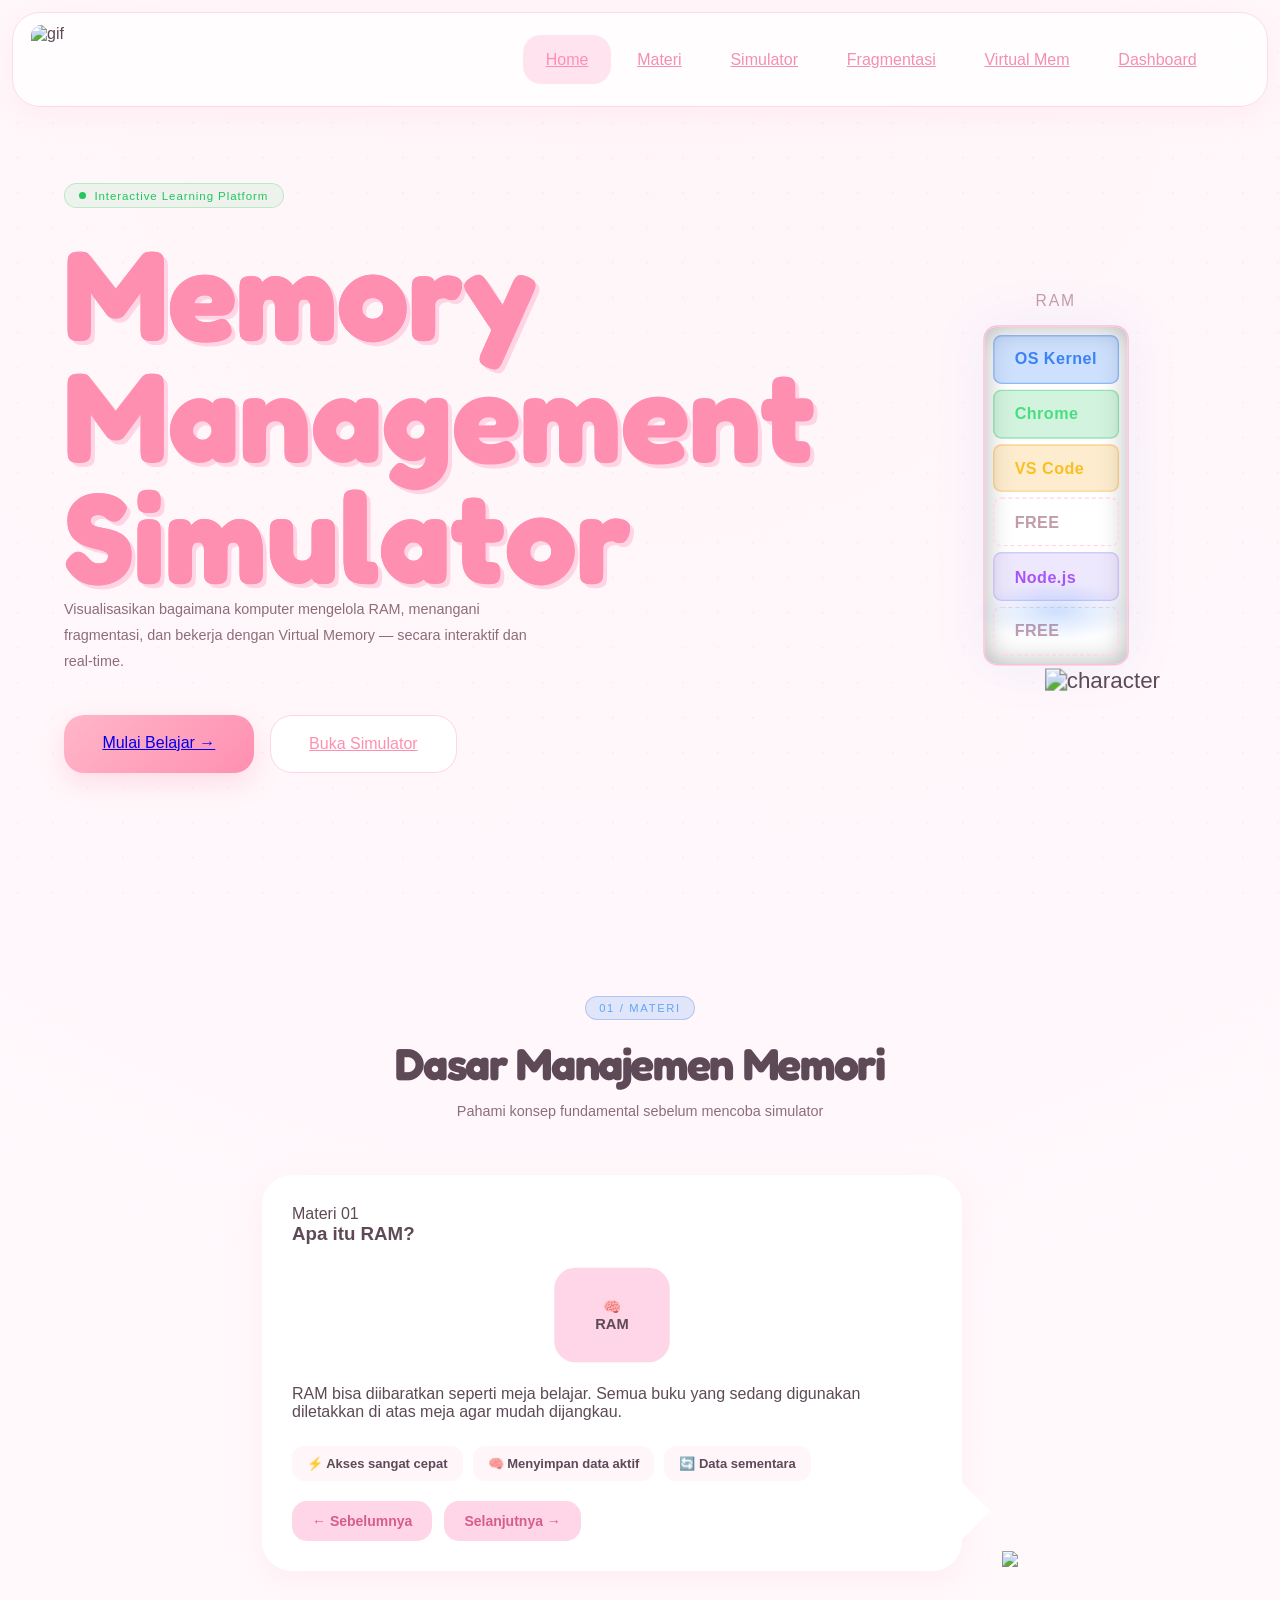
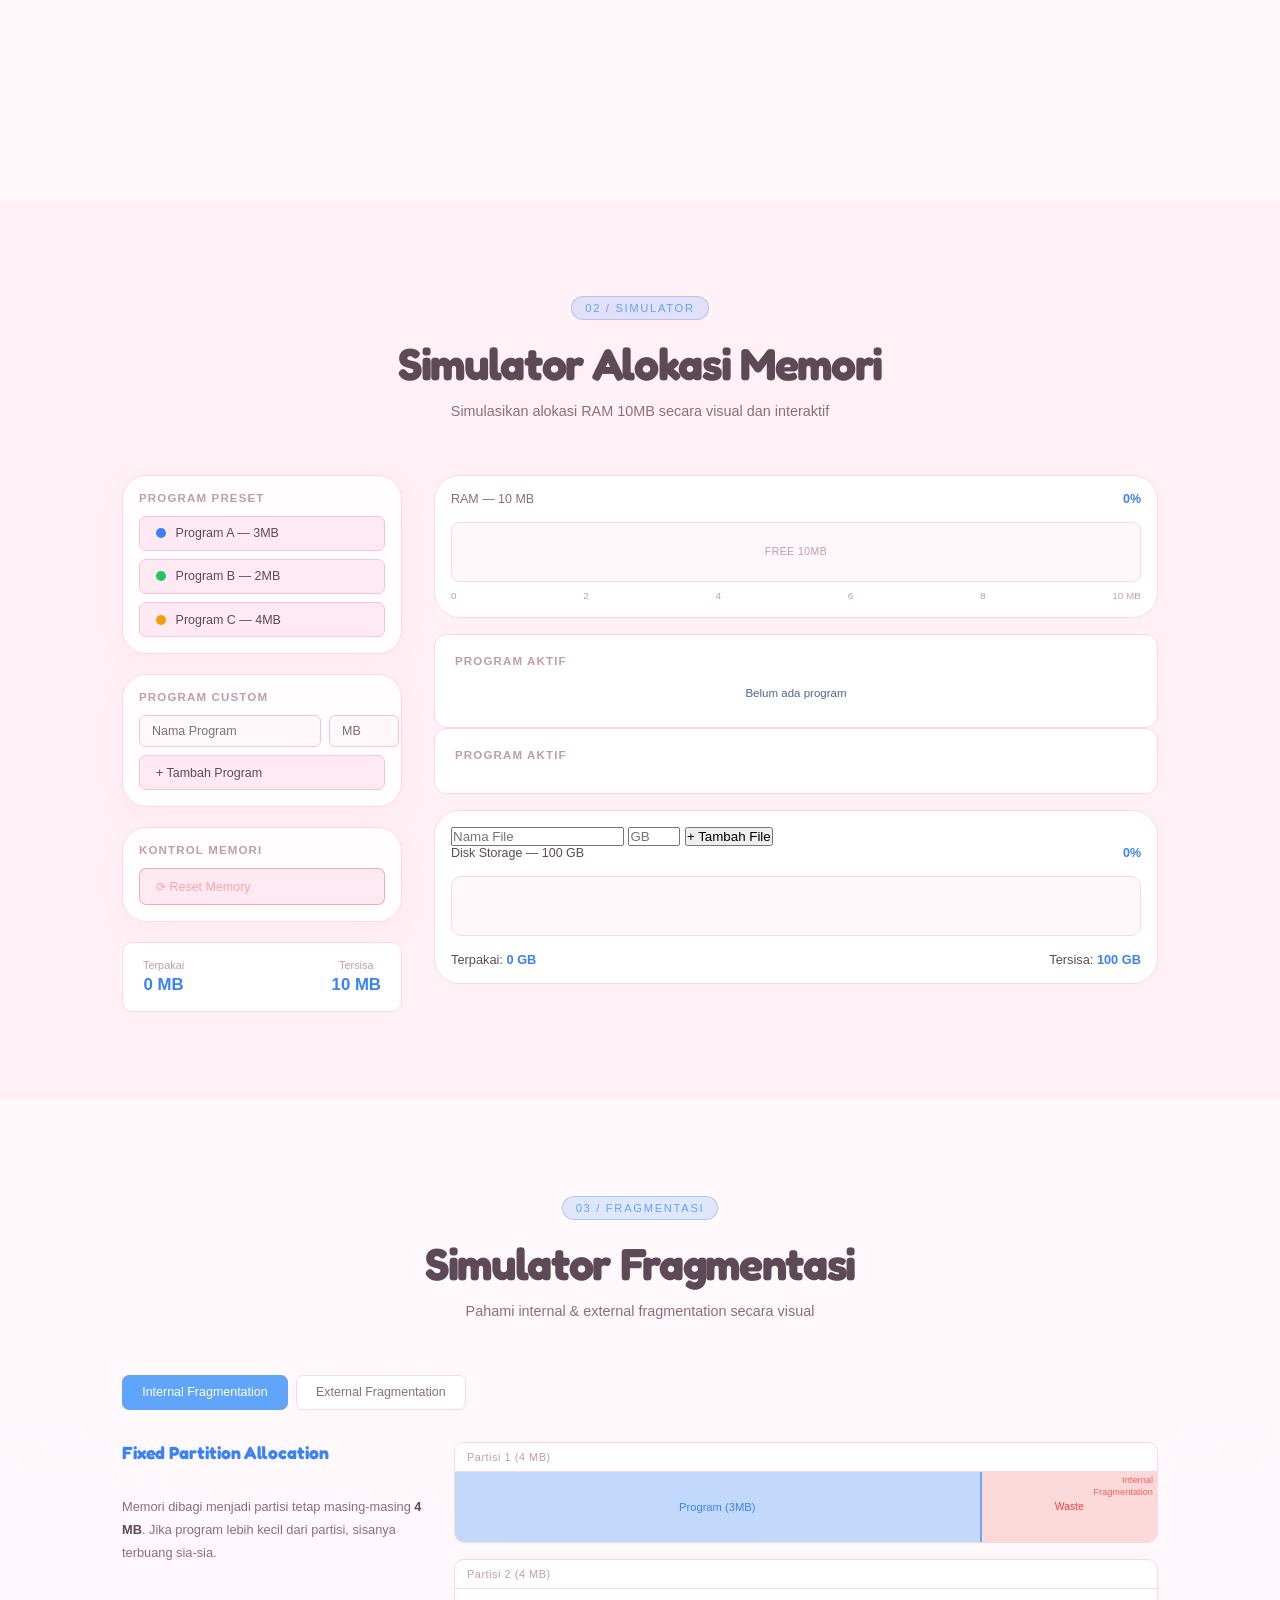
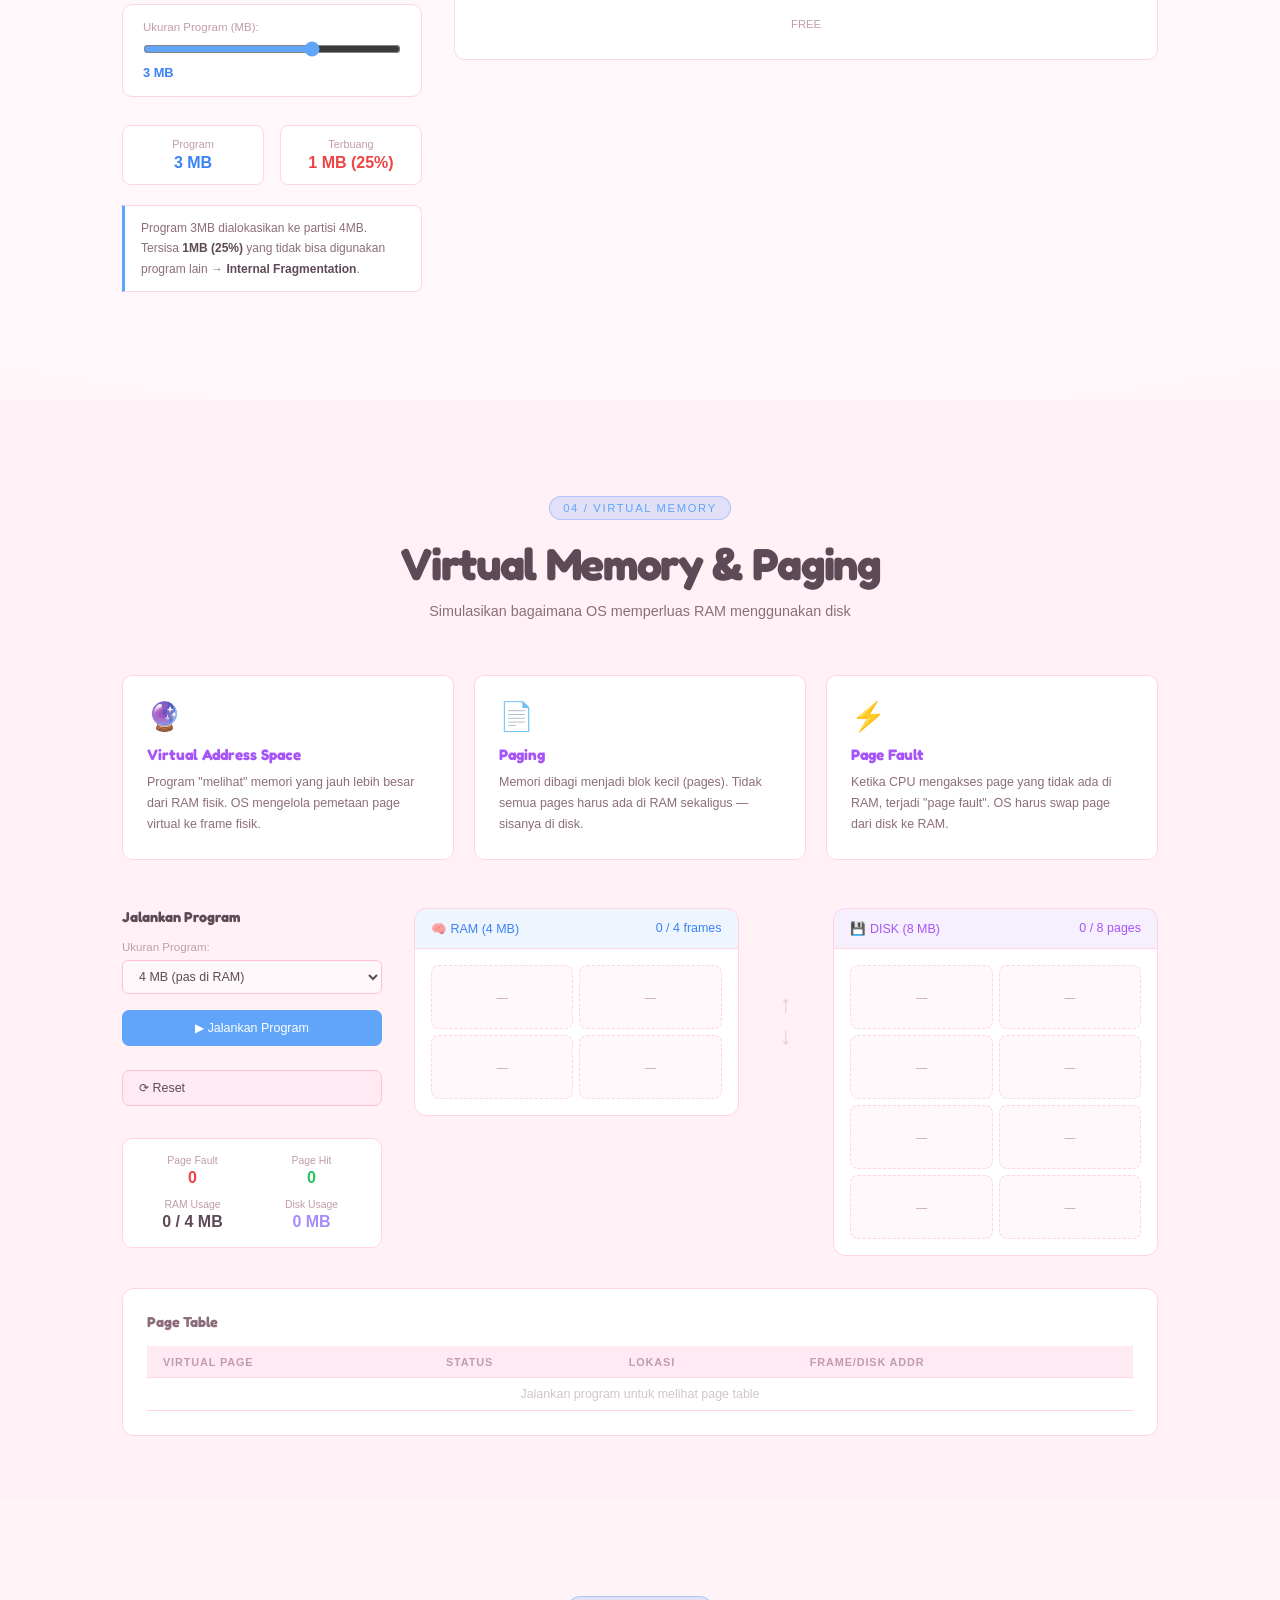
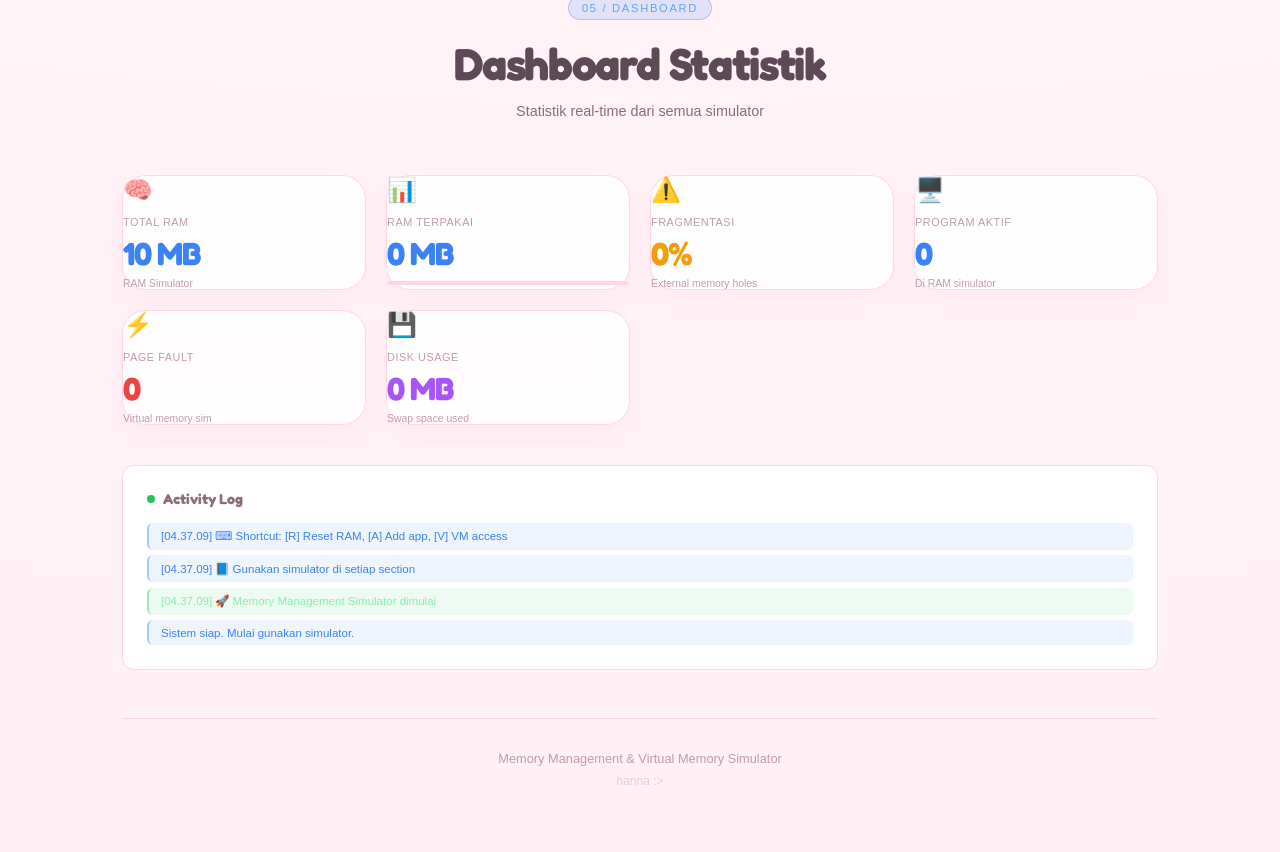
==== commit 2d6d0f9b: "Add files via upload" ====
--- a/han.html
+++ b/han.html
@@ -54,21 +54,26 @@
     </div>
   </div>
 
-  <!-- Animated RAM Blocks -->
-  <div class="hero-visual" aria-hidden="true">
-    <div class="ram-tower">
-      <div class="ram-label">RAM</div>
-      <div class="ram-blocks" id="heroRamBlocks">
-        <div class="hero-block b1">OS Kernel</div>
-        <div class="hero-block b2">Chrome</div>
-        <div class="hero-block b3">VS Code</div>
-        <div class="hero-block free">FREE</div>
-        <div class="hero-block b4">Node.js</div>
-        <div class="hero-block free">FREE</div>
-      </div>
-    </div>
-    <div class="ram-glow"></div>
-  </div>
+<!-- Animated RAM Blocks -->
+<div class="hero-visual" aria-hidden="true">
+  <div class="ram-tower">
+    
+    <div class="ram-label">RAM</div>
+
+    <!-- CHARACTER -->
+    <img 
+      src="emu.png" class="ram-character" alt="character">
+    <div class="ram-blocks" id="heroRamBlocks">
+      <div class="hero-block b1">OS Kernel</div>
+      <div class="hero-block b2">Chrome</div>
+      <div class="hero-block b3">VS Code</div>
+      <div class="hero-block free">FREE</div>
+      <div class="hero-block b4">Node.js</div>
+      <div class="hero-block free">FREE</div>
+    </div>
+  </div>
+  <div class="ram-glow"></div>
+</div>
 </section>
 
 <!-- ═══════════════════════════════════════════════════════════ -->
@@ -80,90 +85,45 @@
       <span class="section-tag">01 / Materi</span>
       <h2>Dasar Manajemen Memori</h2>
       <p>Pahami konsep fundamental sebelum mencoba simulator</p>
-    </div>
-
-    <!-- Diagram Animasi: HDD → RAM → CPU -->
-    <div class="pipeline-diagram">
-      <div class="pipe-node" id="pipeHDD">
-        <div class="pipe-icon">💾</div>
-        <div class="pipe-title">Hard Disk</div>
-        <div class="pipe-sub">Program tersimpan<br>di sini saat idle</div>
-      </div>
-      <div class="pipe-arrow">
-        <div class="arrow-line">
-          <div class="arrow-packet" id="packet1"></div>
-        </div>
-        <span class="arrow-label">Load ke RAM</span>
-      </div>
-      <div class="pipe-node" id="pipeRAM">
-        <div class="pipe-icon">🧠</div>
-        <div class="pipe-title">RAM</div>
-        <div class="pipe-sub">Program aktif<br>berjalan di sini</div>
-      </div>
-      <div class="pipe-arrow">
-        <div class="arrow-line">
-          <div class="arrow-packet" id="packet2"></div>
-        </div>
-        <span class="arrow-label">Execute</span>
-      </div>
-      <div class="pipe-node" id="pipeCPU">
-        <div class="pipe-icon">⚡</div>
-        <div class="pipe-title">CPU</div>
-        <div class="pipe-sub">Instruksi diproses<br>sangat cepat</div>
-      </div>
-    </div>
-
-    <!-- Kartu Materi -->
-    <div class="materi-grid">
-      <div class="materi-card" data-index="0">
-        <div class="materi-num">01</div>
-        <h3>Apa itu RAM?</h3>
-        <p>RAM (Random Access Memory) adalah memori utama komputer yang bersifat <em>volatile</em>. Data hilang saat listrik mati. CPU hanya bisa membaca instruksi dari RAM, bukan langsung dari disk.</p>
-        <div class="materi-visual">
-          <div class="mini-ram">
-            <div class="mini-cell used">A</div>
-            <div class="mini-cell used">B</div>
-            <div class="mini-cell free">—</div>
-            <div class="mini-cell used">C</div>
-          </div>
-        </div>
-      </div>
-      <div class="materi-card" data-index="1">
-        <div class="materi-num">02</div>
-        <h3>Peran Sistem Operasi</h3>
-        <p>OS bertugas sebagai <em>memory manager</em>: mengalokasikan blok memori ke program, membebaskan memori saat program tutup, dan mencegah program saling menimpa data.</p>
-        <div class="materi-visual">
-          <div class="os-diagram">
-            <div class="os-kernel">OS Kernel</div>
-            <div class="os-arrows">
-              <span>↓ alokasi</span>
-              <span>↑ bebaskan</span>
-            </div>
-            <div class="os-apps">
-              <span>App A</span>
-              <span>App B</span>
-              <span>App C</span>
-            </div>
-          </div>
-        </div>
-      </div>
-      <div class="materi-card" data-index="2">
-        <div class="materi-num">03</div>
-        <h3>Program & RAM</h3>
-        <p>Setiap program harus <em>di-load ke RAM</em> sebelum bisa dijalankan CPU. Jika RAM penuh, OS akan menggunakan Virtual Memory (swap ke disk) yang jauh lebih lambat.</p>
-        <div class="materi-visual">
-          <div class="load-demo">
-            <div class="load-prog">EXE</div>
-            <div class="load-arrow">→</div>
-            <div class="load-ram">RAM</div>
-            <div class="load-arrow">→</div>
-            <div class="load-cpu">CPU</div>
-          </div>
-        </div>
-      </div>
-    </div>
-  </div>
-</section>
+     </div>     
+
+     <!-- Kartu Materi -->
+     <div class="materi-chat-container">
+
+       <div class="materi-bubble">
+
+     <div class="bubble-header">
+      Materi <span id="materiNumber">01</span>
+     </div>
+
+     <div class="materi-content">
+
+  <h3 id="materiTitle"></h3>
+
+  <div id="materiVisual" class="materi-visual">
+  </div>
+
+  <p id="materiText"></p>
+
+  <div id="materiHighlight" class="materi-highlight">
+  </div>
+
+</div>
+
+     <div class="bubble-controls">
+      <button onclick="prevMateri()">← Sebelumnya</button>
+      <button onclick="nextMateri()">Selanjutnya →</button>
+     </div>
+
+     </div>
+
+     <div class="materi-character">
+      <img src="emu1.png" id="teacherCharacter">
+     </div>
+
+     </div>
+     </div>
+ </section>
 
 <!-- ═══════════════════════════════════════════════════════════ -->
 <!--  SECTION 3 — SIMULATOR ALOKASI                              -->
@@ -242,6 +202,44 @@
           <div id="progList"></div>
         </div>
 
+        <!-- Active Programs List -->
+<div class="active-programs" id="activeProgramsList">
+  <h4>Program Aktif</h4>
+  <div id="progList"></div>
+</div>
+
+<!-- DISK STORAGE -->
+<div class="disk-container">
+
+  <div class="disk-controls">
+  <input type="text" id="diskFileName" placeholder="Nama File">
+  <input type="number" id="diskFileSize" placeholder="GB" min="1" max="100">
+
+  <button onclick="addDiskFile()">
+    + Tambah File
+  </button>
+</div>
+
+  <div class="disk-header">
+    <span>Disk Storage — 100 GB</span>
+    <span id="diskPercent">0%</span>
+  </div>
+
+  <div class="disk-bar" id="diskBar">
+  </div>
+
+  <div class="disk-stats">
+    <span>Terpakai: <strong>0 GB</strong></span>
+    <span>Tersisa: <strong>100 GB</strong></span>
+  </div>
+</div>
+
+<!-- Memory Full Alert -->
+<div class="mem-full-alert" id="memFullAlert">
+  <span class="alert-icon">⚠</span>
+  <span>Memory Full! Tidak ada ruang tersisa.</span>
+</div>
+
         <!-- Memory Full Alert -->
         <div class="mem-full-alert" id="memFullAlert">
           <span class="alert-icon">⚠</span>
@@ -250,6 +248,9 @@
       </div>
     </div>
   </div>
+
+  
+
 </section>
 
 <!-- ═══════════════════════════════════════════════════════════ -->
@@ -549,7 +550,7 @@
     <!-- Footer -->
     <div class="footer">
       <p>Memory Management & Virtual Memory Simulator</p>
-      <p style="opacity:0.4;font-size:0.75rem;margin-top:0.5rem">Dibuat untuk keperluan edukasi IT · Berjalan 100% di browser</p>
+      <p style="opacity:0.4;font-size:0.75rem;margin-top:0.5rem">hanna :></p>
     </div>
   </div>
 </section>
--- a/han.css
+++ b/han.css
@@ -330,7 +330,19 @@
 }
 
 .ram-tower{
- width:350px;
+  position: relative;
+}
+
+.ram-character{
+  position: absolute;
+
+  right: -70px;
+  bottom: -10px;
+
+  width: 120px;
+
+  z-index: 5;
+  pointer-events: none;
 }
 
 .ram-label {
@@ -378,6 +390,30 @@
   width: 160px; height: 60px;
   background: radial-gradient(ellipse, rgba(59,130,246,0.25) 0%, transparent 70%);
   pointer-events: none;
+}
+
+.hero-section{
+  justify-content: space-between;
+}
+
+.hero-visual{
+  flex: 0 0 320px;
+
+  display: flex;
+  justify-content: center;
+  align-items: center;
+}
+
+.ram-tower{
+  transform: scale(1.4);
+  transform-origin: center;
+}
+
+.ram-character{
+  width: 150px;
+
+  right: -90px;
+  bottom: -20px;
 }
 
 /* ═══════════════════════════════════════════════════════════
@@ -541,6 +577,8 @@
 .load-cpu { background: rgba(34,197,94,0.2); border: 1px solid rgba(34,197,94,0.4); color: #4ade80; }
 .load-arrow { color: var(--text3); font-size: 1.1rem; }
 
+
+
 /* ═══════════════════════════════════════════════════════════
    SIMULATOR ALOKASI
 ═══════════════════════════════════════════════════════════ */
@@ -548,7 +586,7 @@
 
 .sim-layout {
   display: grid;
-  grid-template-columns: 280px 1fr;
+  grid-template-columns:280px 1fr;
   gap: 2rem;
 }
 
@@ -558,14 +596,9 @@
 
 .ctrl-group{
  background: rgba(255,255,255,.85);
-
  backdrop-filter: blur(15px);
-
  border:1px solid #ffd6e6;
-
- box-shadow:
- 0 8px 25px rgba(255,182,201,.15);
-
+ box-shadow: 0 8px 25px rgba(255,182,201,.15);
  border-radius:24px;
 }
 .ctrl-group h4 {
@@ -643,6 +676,8 @@
 .ram-container{
  background: var(--card);
  border:1px solid var(--border);
+ border-radius:25px;
+ margin-bottom: 1rem;
 }
 .ram-header {
   display: flex; justify-content: space-between; align-items: center;
@@ -763,6 +798,59 @@
   to   { transform: scale(1); opacity: 1; }
 }
 .alert-icon { font-size: 1.25rem; }
+
+.ctrl-group,
+.ram-container {
+    padding: 1rem;
+}
+
+/* DISK STORAGE */
+.disk-container{
+  background: var(--card);
+  border: 1px solid var(--border);
+  border-radius: 25px;
+  padding: 1rem;
+  margin-top: 1rem;
+}
+
+.disk-header{
+  display:flex;
+  justify-content:space-between;
+  align-items:center;
+  margin-bottom:1rem;
+  font-size:.78rem;
+}
+
+.disk-header span:last-child{
+  color:var(--blue2);
+  font-weight:700;
+}
+
+.disk-bar{
+  height:60px;
+  border:1px solid var(--border);
+  border-radius:10px;
+  display:flex;
+  align-items:center;
+  justify-content:center;
+  background:var(--bg);
+}
+
+.disk-free{
+  color:var(--text3);
+  font-size:.75rem;
+}
+
+.disk-stats{
+  display:flex;
+  justify-content:space-between;
+  margin-top:1rem;
+  font-size:.8rem;
+}
+
+.disk-stats strong{
+  color:var(--blue2);
+}
 
 /* ═══════════════════════════════════════════════════════════
    FRAGMENTASI
@@ -1432,7 +1520,7 @@
     flex-direction: column;
     text-align: center;
     padding: 110px 1.2rem 3rem;
-    gap: 2rem;
+    gap: 2em;
     min-height: auto;
   }
 
@@ -1573,4 +1661,177 @@
     font-size: .72rem;
     padding-bottom: 1rem;
   }
-}+
+  .hero-badge{
+    margin-top: 1rem;
+  }
+
+  .ram-character{
+  width: 75px;
+  right: 180px;
+  bottom: 1px;
+  }
+
+  .pipe-arrow{
+  position: relative;
+  }
+
+.arrow-label{
+  position: absolute;
+  left: 50%;
+  top: 50%;
+  transform: translate(-50%, 300%) rotate(-90deg);
+  }
+}
+
+.materi-chat-container{
+display:flex;
+align-items:flex-end;
+justify-content:center;
+gap:40px;
+margin-top:50px;
+}
+
+.materi-bubble{
+width:700px;
+min-height:250px;
+
+background:white;
+
+border-radius:30px;
+
+padding:30px;
+
+position:relative;
+
+box-shadow:
+0 10px 30px rgba(255,182,193,.15);
+}
+
+.materi-bubble::after{
+content:"";
+
+position:absolute;
+
+right:-20px;
+bottom:40px;
+
+width:40px;
+height:40px;
+
+background:white;
+
+transform:rotate(45deg);
+}
+
+.materi-character img{
+width:220px;
+cursor:pointer;
+
+transition:.3s;
+}
+
+.materi-character img:hover{
+transform:scale(1.05);
+}
+
+.bubble-controls{
+display:flex;
+gap:12px;
+margin-top:20px;
+}
+
+.bubble-controls button{
+border:none;
+outline:none;
+
+padding:12px 20px;
+
+border-radius:15px;
+
+background:#ffd6e7;
+color:#d65d8a;
+
+font-weight:600;
+font-size:14px;
+
+cursor:pointer;
+
+transition:.3s;
+}
+
+.bubble-controls button:hover{
+transform:translateY(-3px);
+
+background:#ffb8d2;
+
+box-shadow:
+0 8px 20px rgba(255,182,193,.4);
+}
+
+.bubble-controls button:active{
+transform:scale(.95);
+}
+
+.materi-content{
+display:flex;
+flex-direction:column;
+gap:15px;
+}
+
+.materi-visual{
+display:flex;
+align-items:center;
+justify-content:center;
+gap:15px;
+margin:10px 0;
+}
+
+.visual-box{
+width:110px;
+height:90px;
+
+background:#fff6fa;
+
+border-radius:20px;
+
+display:flex;
+flex-direction:column;
+justify-content:center;
+align-items:center;
+
+font-size:14px;
+font-weight:600;
+}
+
+.visual-box.active{
+background:#ffd6e7;
+
+transform:scale(1.05);
+}
+
+.visual-arrow{
+font-size:30px;
+font-weight:bold;
+color:#ff8ab5;
+}
+
+.materi-highlight{
+display:flex;
+gap:10px;
+margin-top:10px;
+}
+
+.highlight-item{
+background:#fff6fa;
+
+padding:10px 15px;
+
+border-radius:12px;
+
+font-size:13px;
+font-weight:600;
+}
+
+
+
